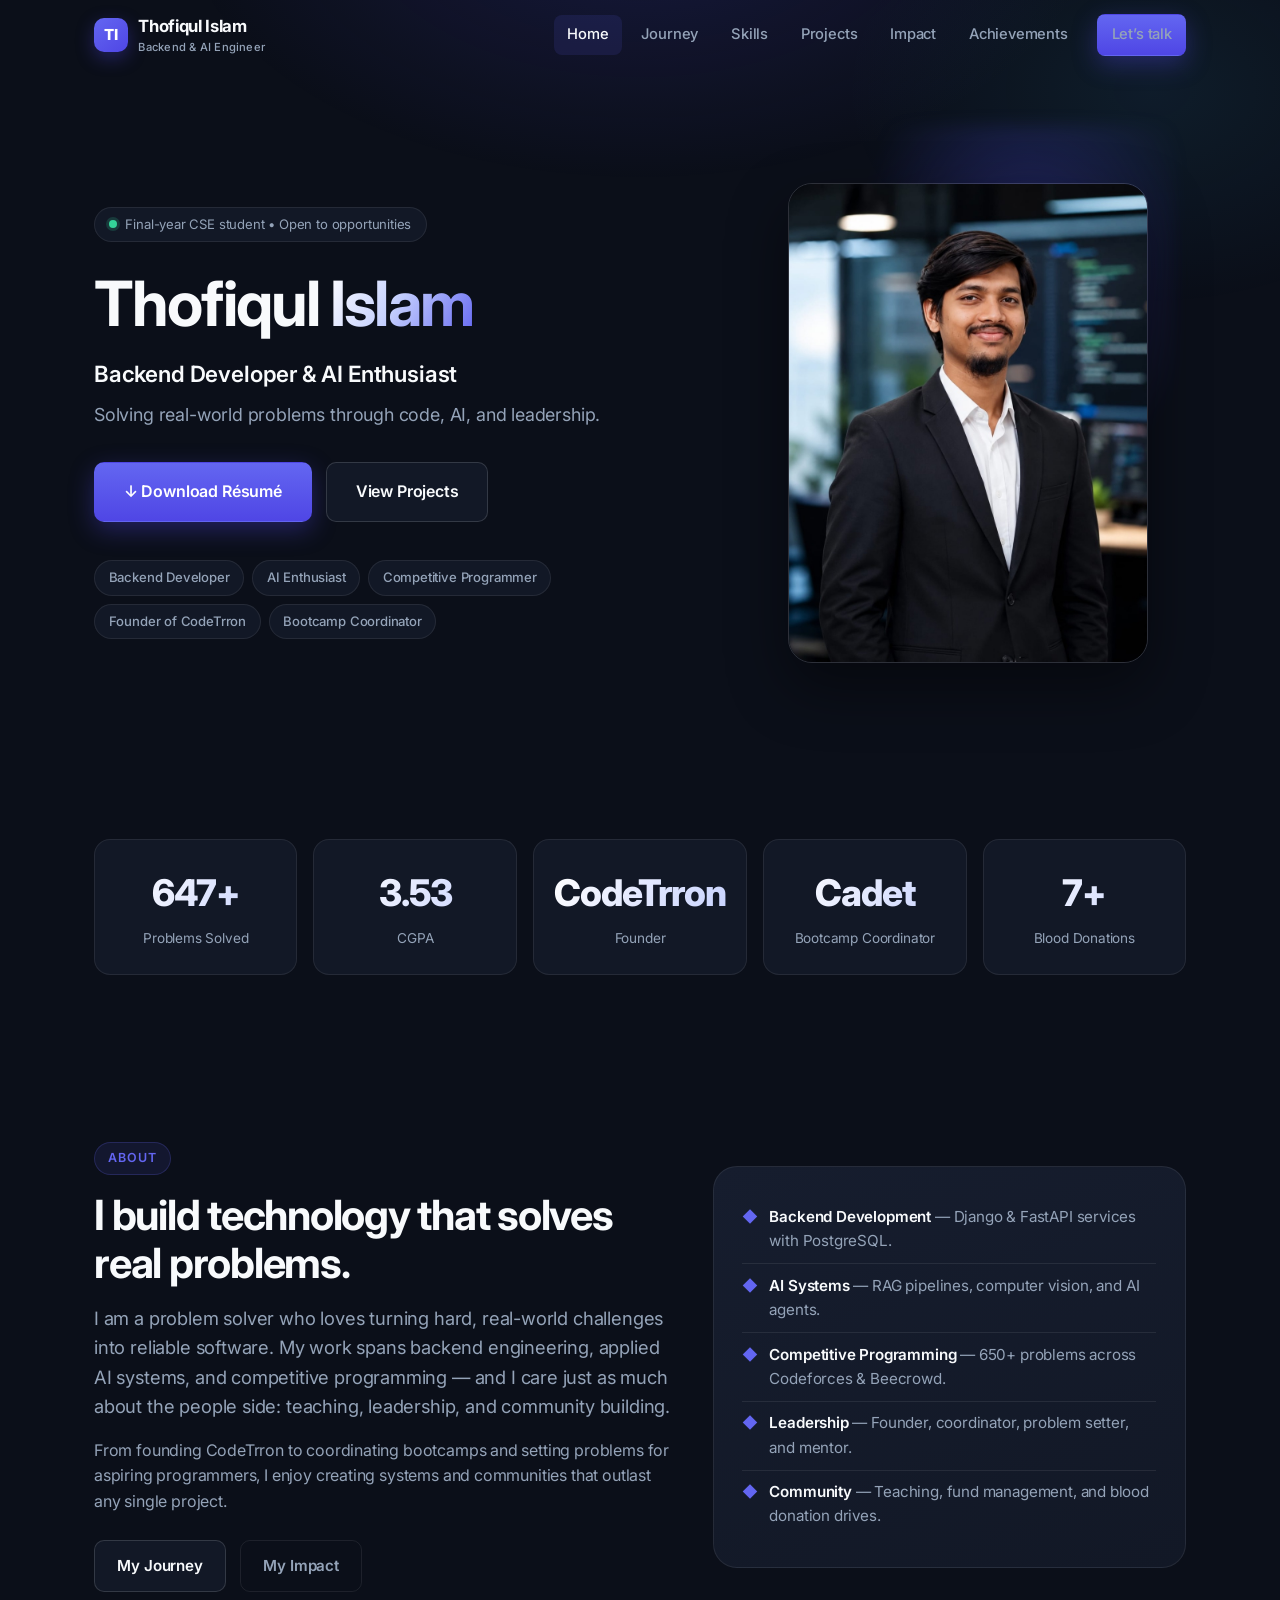
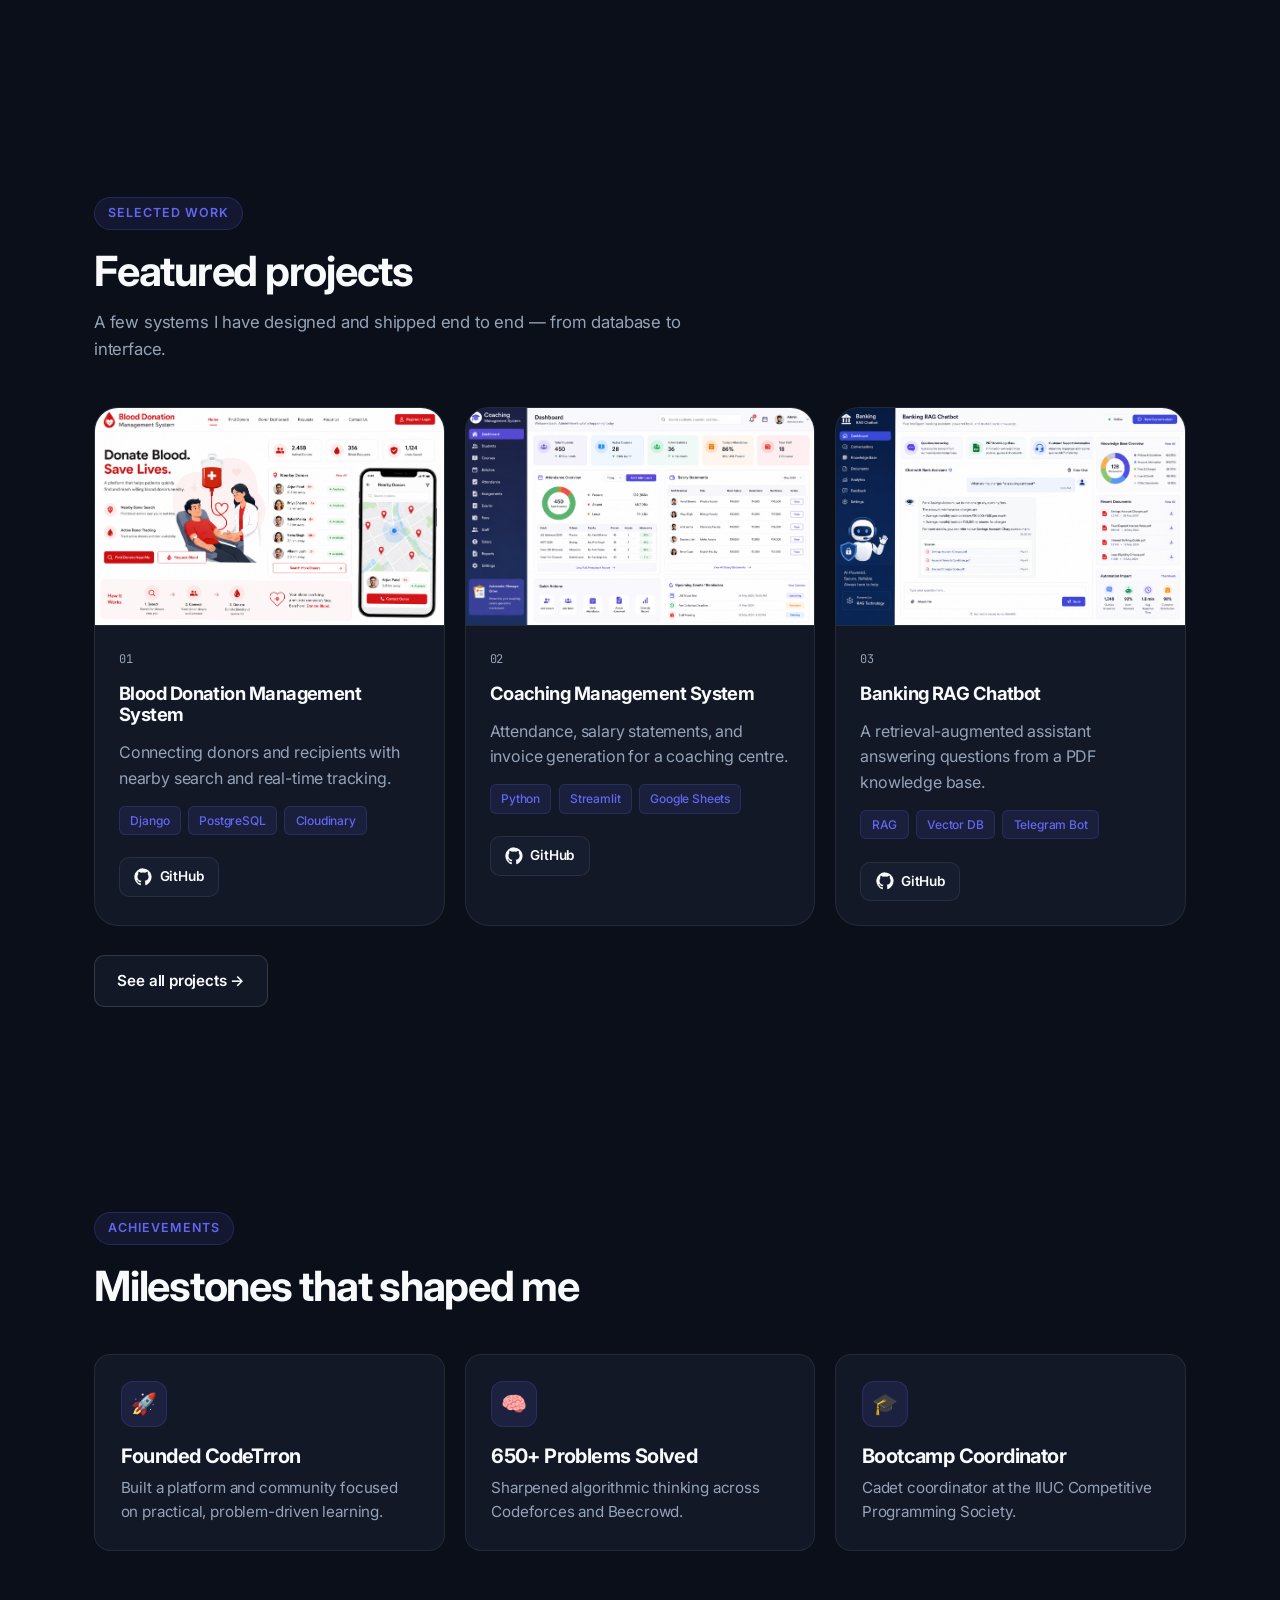
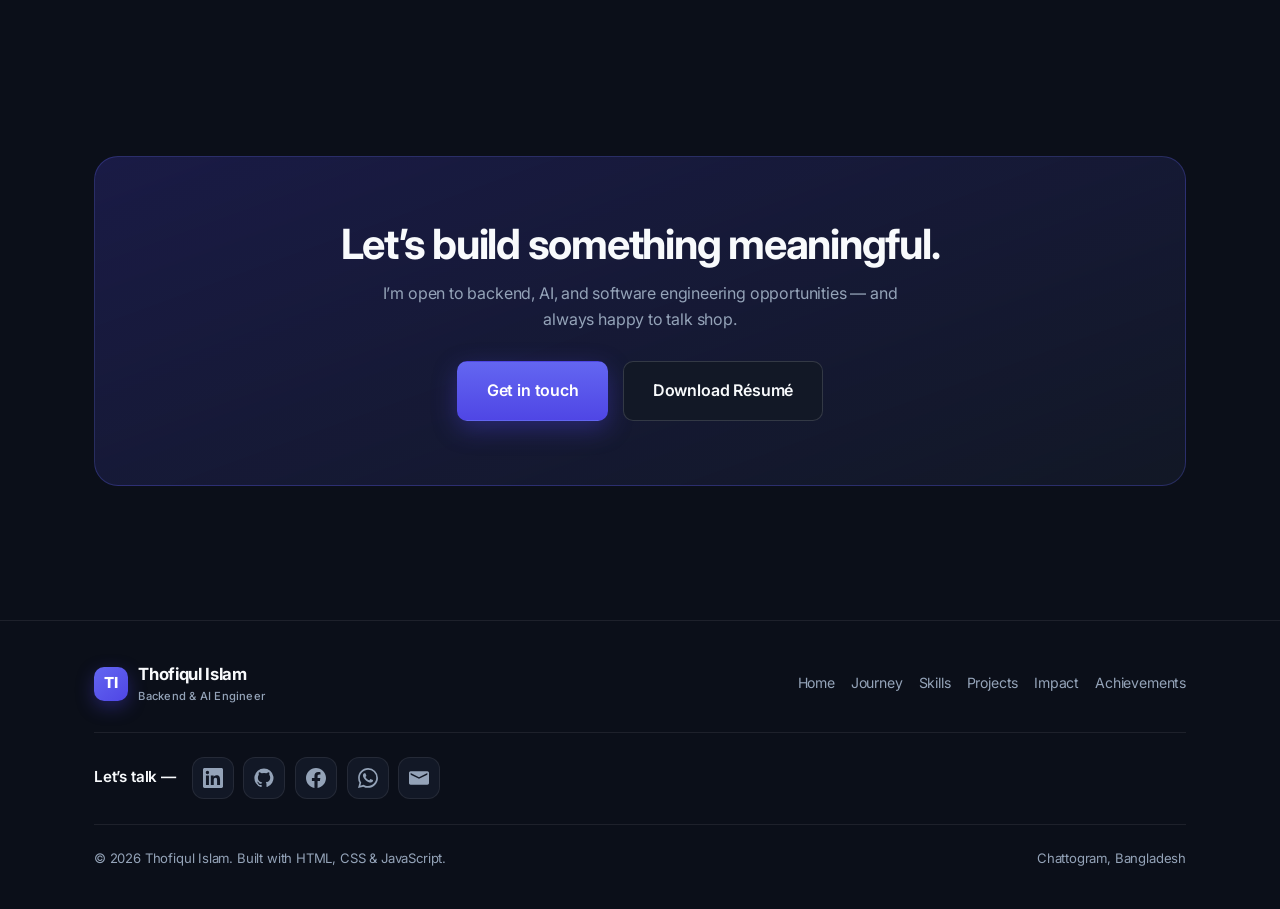
==== index.html @ 8d77456c "first commit" ====
<!DOCTYPE html>
<html lang="en">
<head>
	<meta charset="UTF-8" />
	<meta name="viewport" content="width=device-width, initial-scale=1.0" />
	<title>Thofiqul Islam — Backend Developer & AI Enthusiast</title>
	<meta name="description" content="Thofiqul Islam — Backend Developer, AI Enthusiast, Competitive Programmer and Founder of CodeTrron. Solving real-world problems through code, AI, and leadership." />
	<meta name="author" content="Thofiqul Islam" />
	<meta name="theme-color" content="#0B0F19" />
	<!-- Open Graph / social -->
	<meta property="og:type" content="website" />
	<meta property="og:title" content="Thofiqul Islam — Backend Developer & AI Enthusiast" />
	<meta property="og:description" content="Solving real-world problems through code, AI, and leadership." />
	<link rel="icon" href="data:image/svg+xml,<svg xmlns='http://www.w3.org/2000/svg' viewBox='0 0 100 100'><rect width='100' height='100' rx='22' fill='%234F46E5'/><text x='50' y='68' font-size='54' font-family='Arial' font-weight='bold' fill='white' text-anchor='middle'>TI</text></svg>" />
	<link rel="preconnect" href="https://fonts.googleapis.com" />
	<link rel="preconnect" href="https://fonts.gstatic.com" crossorigin />
	<link href="https://fonts.googleapis.com/css2?family=Inter:wght@400;500;600;700;800&family=JetBrains+Mono:wght@500;600&display=swap" rel="stylesheet" />
	<link rel="stylesheet" href="assets/css/style.css" />
</head>
<body>
	<a class="skip-link" href="#main">Skip to content</a>

	<!-- ============ Header / Navbar (reused on every page) ============ -->
	<header class="site-header">
		<nav class="nav container" aria-label="Primary navigation">
			<a class="brand" href="index.html" aria-label="Thofiqul Islam — home">
				<span class="brand-mark">TI</span>
				<span>Thofiqul Islam<small>Backend & AI Engineer</small></span>
			</a>
			<button class="nav-toggle" aria-label="Toggle navigation menu" aria-controls="nav-links" aria-expanded="false">
				<span></span><span></span><span></span>
			</button>
			<div class="nav-links" id="nav-links">
				<a href="index.html">Home</a>
				<a href="journey.html">Journey</a>
				<a href="skills.html">Skills</a>
				<a href="projects.html">Projects</a>
				<a href="impact.html">Impact</a>
				<a href="achievements.html">Achievements</a>
				<!-- <a href="blog.html">Blog</a> -->
				<span class="nav-cta"><a class="btn btn-primary" href="#contact">Let’s talk</a></span>
			</div>
		</nav>
	</header>

	<main id="main">
		<!-- ===================== Hero ===================== -->
		<section class="hero container">
			<div class="hero-grid">
				<div class="hero-content">
					<span class="hero-status reveal"><span class="dot"></span> Final-year CSE student • Open to opportunities</span>
					<h1 class="reveal" data-delay="1">Thofiqul <span class="text-gradient">Islam</span></h1>
					<p class="hero-title reveal" data-delay="1">Backend Developer & AI Enthusiast</p>
					<p class="hero-tagline reveal" data-delay="2">Solving real-world problems through code, AI, and leadership.</p>
					<div class="btn-row reveal" data-delay="3">
						<a class="btn btn-primary btn-lg" href="assets/resume/Thofiqul-Islam-Resume.pdf" download>↓ Download Résumé</a>
						<a class="btn btn-secondary btn-lg" href="projects.html">View Projects</a>
					</div>
					<div class="hero-roles reveal" data-delay="4">
						<span class="chip">Backend Developer</span>
						<span class="chip">AI Enthusiast</span>
						<span class="chip">Competitive Programmer</span>
						<span class="chip">Founder of CodeTrron</span>
						<span class="chip">Bootcamp Coordinator</span>
					</div>
				</div>
				<div class="hero-photo reveal" data-delay="2">
					<img src="assets/img/thofiqul.jpg" alt="Portrait of Thofiqul Islam" />
				</div>
			</div>
		</section>

		<!-- ===================== Statistics ===================== -->
		<section class="section-sm container">
			<div class="stat-grid">
				<div class="stat reveal">
					<div class="stat-value"><span data-count="650" data-suffix="+">650+</span></div>
					<div class="stat-label">Problems Solved</div>
				</div>
				<div class="stat reveal" data-delay="1">
					<div class="stat-value"><span data-count="3.55" data-decimals="2">3.55</span></div>
					<div class="stat-label">CGPA</div>
				</div>
				<div class="stat reveal" data-delay="2">
					<div class="stat-value">CodeTrron</div>
					<div class="stat-label">Founder</div>
				</div>
				<div class="stat reveal" data-delay="3">
					<div class="stat-value">Cadet</div>
					<div class="stat-label">Bootcamp Coordinator</div>
				</div>
				<div class="stat reveal" data-delay="4">
					<div class="stat-value"><span data-count="7" data-suffix="+">7+</span></div>
					<div class="stat-label">Blood Donations</div>
				</div>
			</div>
		</section>

		<!-- ===================== About ===================== -->
		<section class="section container">
			<div class="split">
				<div class="reveal">
					<span class="eyebrow">About</span>
					<h2>I build technology that solves real problems.</h2>
					<p class="lead" style="margin-top:1rem">I am a problem solver who loves turning hard, real-world challenges into reliable software. My work spans backend engineering, applied AI systems, and competitive programming — and I care just as much about the people side: teaching, leadership, and community building.</p>
					<p style="margin-top:1rem">From founding CodeTrron to coordinating bootcamps and setting problems for aspiring programmers, I enjoy creating systems and communities that outlast any single project.</p>
					<div class="btn-row" style="margin-top:1.6rem">
						<a class="btn btn-secondary" href="journey.html">My Journey</a>
						<a class="btn btn-ghost" href="impact.html">My Impact</a>
					</div>
				</div>
				<div class="panel reveal" data-delay="2">
					<ul>
						<li><span class="check">◆</span><span><b>Backend Development</b> — Django & FastAPI services with PostgreSQL.</span></li>
						<li><span class="check">◆</span><span><b>AI Systems</b> — RAG pipelines, computer vision, and AI agents.</span></li>
						<li><span class="check">◆</span><span><b>Competitive Programming</b> — 650+ problems across Codeforces & Beecrowd.</span></li>
						<li><span class="check">◆</span><span><b>Leadership</b> — Founder, coordinator, problem setter, and mentor.</span></li>
						<li><span class="check">◆</span><span><b>Community</b> — Teaching, fund management, and blood donation drives.</span></li>
					</ul>
				</div>
			</div>
		</section>

		<!-- ===================== Featured Projects ===================== -->
		<section class="section container">
			<div class="section-head">
				<span class="eyebrow">Selected Work</span>
				<h2>Featured projects</h2>
				<p>A few systems I have designed and shipped end to end — from database to interface.</p>
			</div>
			<div class="grid grid-3">
				<article class="project-card reveal">
					<div class="project-cover">
						<!-- TODO: replace with your own screenshot (recommended 800×500, 16:10) -->
						<img src="assets/img/blood.png" alt="Blood Donation Management System screenshot" width="800" height="500" loading="lazy" />
					</div>
					<div class="project-body">
						<span class="project-index">01</span>
						<h3>Blood Donation Management System</h3>
						<p>Connecting donors and recipients with nearby search and real-time tracking.</p>
						<div class="tag-row"><span class="tag">Django</span><span class="tag">PostgreSQL</span><span class="tag">Cloudinary</span></div>
						<div class="project-actions">
							<!-- TODO: replace # with your GitHub repository URL -->
							<a class="gh-link" href="https://github.com/ThohidC223075/blood-donation-system/tree/master" target="_blank" rel="noopener" aria-label="Blood Donation Management System on GitHub"><svg viewBox='0 0 24 24' aria-hidden='true'><path d='M12 .5A11.5 11.5 0 0 0 8.36 22.92c.58.1.79-.25.79-.56v-2c-3.2.7-3.88-1.54-3.88-1.54-.53-1.33-1.29-1.69-1.29-1.69-1.05-.72.08-.7.08-.7 1.16.08 1.77 1.19 1.77 1.19 1.03 1.77 2.7 1.26 3.36.96.1-.75.4-1.26.73-1.55-2.55-.29-5.24-1.28-5.24-5.7 0-1.26.45-2.29 1.19-3.1-.12-.29-.52-1.46.11-3.05 0 0 .97-.31 3.18 1.18a11 11 0 0 1 5.8 0c2.2-1.49 3.17-1.18 3.17-1.18.63 1.59.24 2.76.12 3.05.74.81 1.18 1.84 1.18 3.1 0 4.43-2.69 5.4-5.25 5.69.41.35.78 1.05.78 2.12v3.14c0 .31.2.67.8.56A11.5 11.5 0 0 0 12 .5z'/></svg> GitHub</a>
						</div>
					</div>
				</article>
				<article class="project-card reveal" data-delay="1">
					<div class="project-cover">
						<!-- TODO: replace with your own screenshot (recommended 800×500, 16:10) -->
						<img src="assets/img/coaching.png" alt="Coaching Management System screenshot" width="800" height="500" loading="lazy" />
					</div>
					<div class="project-body">
						<span class="project-index">02</span>
						<h3>Coaching Management System</h3>
						<p>Attendance, salary statements, and invoice generation for a coaching centre.</p>
						<div class="tag-row"><span class="tag">Python</span><span class="tag">Streamlit</span><span class="tag">Google Sheets</span></div>
						<div class="project-actions">
							<!-- TODO: replace # with your GitHub repository URL -->
							<a class="gh-link" href="https://github.com/ThohidC223075/Coaching-Management-System-for-Pragya" target="_blank" rel="noopener" aria-label="Coaching Management System on GitHub"><svg viewBox='0 0 24 24' aria-hidden='true'><path d='M12 .5A11.5 11.5 0 0 0 8.36 22.92c.58.1.79-.25.79-.56v-2c-3.2.7-3.88-1.54-3.88-1.54-.53-1.33-1.29-1.69-1.29-1.69-1.05-.72.08-.7.08-.7 1.16.08 1.77 1.19 1.77 1.19 1.03 1.77 2.7 1.26 3.36.96.1-.75.4-1.26.73-1.55-2.55-.29-5.24-1.28-5.24-5.7 0-1.26.45-2.29 1.19-3.1-.12-.29-.52-1.46.11-3.05 0 0 .97-.31 3.18 1.18a11 11 0 0 1 5.8 0c2.2-1.49 3.17-1.18 3.17-1.18.63 1.59.24 2.76.12 3.05.74.81 1.18 1.84 1.18 3.1 0 4.43-2.69 5.4-5.25 5.69.41.35.78 1.05.78 2.12v3.14c0 .31.2.67.8.56A11.5 11.5 0 0 0 12 .5z'/></svg> GitHub</a>
						</div>
					</div>
				</article>
				<article class="project-card reveal" data-delay="2">
					<div class="project-cover">
						<!-- TODO: replace with your own screenshot (recommended 800×500, 16:10) -->
						<img src="assets/img/banking.png" alt="Banking RAG Chatbot screenshot" width="800" height="500" loading="lazy" />
					</div>
					<div class="project-body">
						<span class="project-index">03</span>
						<h3>Banking RAG Chatbot</h3>
						<p>A retrieval-augmented assistant answering questions from a PDF knowledge base.</p>
						<div class="tag-row"><span class="tag">RAG</span><span class="tag">Vector DB</span><span class="tag">Telegram Bot</span></div>
						<div class="project-actions">
							<!-- TODO: replace # with your GitHub repository URL -->
							<a class="gh-link" href="https://github.com/ThohidC223075/Banking_Chatbot" target="_blank" rel="noopener" aria-label="Banking RAG Chatbot on GitHub"><svg viewBox='0 0 24 24' aria-hidden='true'><path d='M12 .5A11.5 11.5 0 0 0 8.36 22.92c.58.1.79-.25.79-.56v-2c-3.2.7-3.88-1.54-3.88-1.54-.53-1.33-1.29-1.69-1.29-1.69-1.05-.72.08-.7.08-.7 1.16.08 1.77 1.19 1.77 1.19 1.03 1.77 2.7 1.26 3.36.96.1-.75.4-1.26.73-1.55-2.55-.29-5.24-1.28-5.24-5.7 0-1.26.45-2.29 1.19-3.1-.12-.29-.52-1.46.11-3.05 0 0 .97-.31 3.18 1.18a11 11 0 0 1 5.8 0c2.2-1.49 3.17-1.18 3.17-1.18.63 1.59.24 2.76.12 3.05.74.81 1.18 1.84 1.18 3.1 0 4.43-2.69 5.4-5.25 5.69.41.35.78 1.05.78 2.12v3.14c0 .31.2.67.8.56A11.5 11.5 0 0 0 12 .5z'/></svg> GitHub</a>
						</div>
					</div>
				</article>
			</div>
			<div class="btn-row" style="margin-top:1.8rem">
				<a class="btn btn-secondary" href="projects.html">See all projects →</a>
			</div>
		</section>

		<!-- ===================== Featured Achievements ===================== -->
		<section class="section container">
			<div class="section-head">
				<span class="eyebrow">Achievements</span>
				<h2>Milestones that shaped me</h2>
			</div>
			<div class="grid grid-3">
				<div class="card reveal">
					<div class="card-icon">🚀</div>
					<h3>Founded CodeTrron</h3>
					<p>Built a platform and community focused on practical, problem-driven learning.</p>
				</div>
				<div class="card reveal" data-delay="1">
					<div class="card-icon">🧠</div>
					<h3>650+ Problems Solved</h3>
					<p>Sharpened algorithmic thinking across Codeforces and Beecrowd.</p>
				</div>
				<div class="card reveal" data-delay="2">
					<div class="card-icon">🎓</div>
					<h3>Bootcamp Coordinator</h3>
					<p>Cadet coordinator at the IIUC Competitive Programming Society.</p>
				</div>
			</div>
		</section>

		<!-- ===================== CTA ===================== -->
		<section class="section container">
			<div class="cta reveal">
				<h2>Let’s build something meaningful.</h2>
				<p>I’m open to backend, AI, and software engineering opportunities — and always happy to talk shop.</p>
				<div class="btn-row">
					<a class="btn btn-primary btn-lg" href="#contact">Get in touch</a>
					<a class="btn btn-secondary btn-lg" href="assets/resume/Thofiqul-Islam-Resume.pdf" download>Download Résumé</a>
				</div>
			</div>
		</section>
	</main>

	<!-- ============ Footer (reused on every page) ============ -->
	<footer class="site-footer" id="contact">
		<div class="container">
			<div class="footer-grid">
				<a class="brand" href="index.html">
					<span class="brand-mark">TI</span>
					<span>Thofiqul Islam<small>Backend & AI Engineer</small></span>
				</a>
				<nav class="footer-nav" aria-label="Footer navigation">
					<a href="index.html">Home</a>
					<a href="journey.html">Journey</a>
					<a href="skills.html">Skills</a>
					<a href="projects.html">Projects</a>
					<a href="impact.html">Impact</a>
					<a href="achievements.html">Achievements</a>
					<!-- a href="blog.html">Blog</a> -->
				</nav>
			</div>
			<div class="footer-connect">
				<span class="footer-connect-label">Let’s talk —</span>
				<div class="social-row">
					<a class="social-link" href="https://www.linkedin.com/in/thofiqul-islam" target="_blank" rel="noopener" aria-label="LinkedIn" title="LinkedIn"><svg viewBox="0 0 24 24" aria-hidden="true"><path d="M20.45 20.45h-3.56v-5.57c0-1.33-.02-3.04-1.85-3.04-1.85 0-2.13 1.45-2.13 2.94v5.67H9.35V9h3.41v1.56h.05c.48-.9 1.64-1.85 3.37-1.85 3.6 0 4.27 2.37 4.27 5.46v6.28zM5.34 7.43a2.06 2.06 0 1 1 0-4.13 2.06 2.06 0 0 1 0 4.13zM7.12 20.45H3.56V9h3.56v11.45zM22.22 0H1.77C.79 0 0 .77 0 1.73v20.54C0 23.23.79 24 1.77 24h20.45c.98 0 1.78-.77 1.78-1.73V1.73C24 .77 23.2 0 22.22 0z"/></svg></a>
					<a class="social-link" href="https://github.com/ThohidC223075?tab=repositories" target="_blank" rel="noopener" aria-label="GitHub" title="GitHub"><svg viewBox="0 0 24 24" aria-hidden="true"><path d="M12 .5A11.5 11.5 0 0 0 8.36 22.92c.58.1.79-.25.79-.56v-2c-3.2.7-3.88-1.54-3.88-1.54-.53-1.33-1.29-1.69-1.29-1.69-1.05-.72.08-.7.08-.7 1.16.08 1.77 1.19 1.77 1.19 1.03 1.77 2.7 1.26 3.36.96.1-.75.4-1.26.73-1.55-2.55-.29-5.24-1.28-5.24-5.7 0-1.26.45-2.29 1.19-3.1-.12-.29-.52-1.46.11-3.05 0 0 .97-.31 3.18 1.18a11 11 0 0 1 5.8 0c2.2-1.49 3.17-1.18 3.17-1.18.63 1.59.24 2.76.12 3.05.74.81 1.18 1.84 1.18 3.1 0 4.43-2.69 5.4-5.25 5.69.41.35.78 1.05.78 2.12v3.14c0 .31.2.67.8.56A11.5 11.5 0 0 0 12 .5z"/></svg></a>
					<a class="social-link" href="https://www.facebook.com/share/1EP9Xm6pAC/" target="_blank" rel="noopener" aria-label="Facebook" title="Facebook"><svg viewBox="0 0 24 24" aria-hidden="true"><path d="M24 12.07C24 5.4 18.63 0 12 0S0 5.4 0 12.07c0 6.02 4.39 11.01 10.13 11.93v-8.44H7.08v-3.49h3.05V9.41c0-3.02 1.79-4.69 4.53-4.69 1.31 0 2.69.24 2.69.24v2.97h-1.51c-1.49 0-1.96.93-1.96 1.89v2.25h3.33l-.53 3.49h-2.8V24C19.61 23.08 24 18.09 24 12.07z"/></svg></a>
					<a class="social-link" href="https://wa.me/8801521537809" target="_blank" rel="noopener" aria-label="WhatsApp" title="WhatsApp: 01521537809"><svg viewBox="0 0 24 24" aria-hidden="true"><path d="M.06 24l1.69-6.16a11.87 11.87 0 0 1-1.59-5.95C.16 5.34 5.5 0 12.06 0a11.82 11.82 0 0 1 8.41 3.49 11.82 11.82 0 0 1 3.48 8.42c0 6.56-5.34 11.9-11.9 11.9a11.9 11.9 0 0 1-5.69-1.45L.06 24zM6.6 20.13c1.68 1 3.28 1.59 5.4 1.59 5.45 0 9.89-4.43 9.89-9.88a9.83 9.83 0 0 0-2.9-7A9.82 9.82 0 0 0 12.06 2c-5.46 0-9.9 4.43-9.9 9.88 0 2.23.65 3.9 1.74 5.64l-1 3.66 3.7-1.05zm11.39-5.55c-.07-.12-.27-.2-.57-.35-.3-.15-1.76-.87-2.03-.97-.27-.1-.47-.15-.67.15-.2.3-.77.97-.94 1.17-.17.2-.35.22-.65.07-.3-.15-1.26-.46-2.4-1.48-.89-.79-1.49-1.77-1.66-2.07-.17-.3-.02-.46.13-.61.13-.13.3-.35.45-.52.15-.17.2-.3.3-.5.1-.2.05-.37-.02-.52-.07-.15-.67-1.62-.92-2.22-.24-.58-.49-.5-.67-.51-.17-.01-.37-.01-.57-.01-.2 0-.52.07-.8.37-.27.3-1.04 1.02-1.04 2.49 0 1.47 1.07 2.89 1.22 3.09.15.2 2.1 3.2 5.08 4.49.71.31 1.26.49 1.69.62.71.23 1.36.2 1.87.12.57-.09 1.76-.72 2.01-1.42.25-.7.25-1.29.17-1.42z"/></svg></a>
					<a class="social-link" href="mailto:mdthohidulislam378@gmail.com" aria-label="Email" title="mdthohidulislam378@gmail.com"><svg viewBox="0 0 24 24" aria-hidden="true"><path d="M22 4H2C.9 4 0 4.9 0 6v12c0 1.1.9 2 2 2h20c1.1 0 2-.9 2-2V6c0-1.1-.9-2-2-2zm0 4-10 5L2 8V6l10 5 10-5v2z"/></svg></a>
				</div>
			</div>
			<div class="footer-bottom">
				<span>© <span id="year">2025</span> Thofiqul Islam. Built with HTML, CSS & JavaScript.</span>
				<span>Chattogram, Bangladesh</span>
			</div>
		</div>
	</footer>

	<script src="assets/js/main.js" defer></script>
</body>
</html>
---- assets/css/style.css ----
/* =============================================================
   Thofiqul Islam — Portfolio
   Global Design System
   Author: Thofiqul Islam
   Stack: HTML5 + CSS3 + Vanilla JavaScript (no frameworks)
   Inspiration: Linear, Stripe, Vercel, Notion, Raycast
   ============================================================= */

/* -------------------------------------------------------------
   1. Design Tokens
   ------------------------------------------------------------- */
:root {
	/* Core color system */
	--bg: #0b0f19;
	--surface: #121826;
	--surface-2: #161d2e;
	--primary: #4f46e5;
	--primary-soft: #6366f1;
	--primary-glow: rgba(79, 70, 229, 0.35);
	--text: #f8fafc;
	--muted: #94a3b8;
	--border: rgba(255, 255, 255, 0.08);
	--border-strong: rgba(255, 255, 255, 0.14);

	/* Accents (used sparingly for category tags) */
	--accent-emerald: #34d399;
	--accent-amber: #fbbf24;
	--accent-rose: #fb7185;
	--accent-sky: #38bdf8;

	/* Typography */
	--font-sans: "Inter", -apple-system, BlinkMacSystemFont, "Segoe UI", Roboto,
		Helvetica, Arial, sans-serif;
	--font-mono: "JetBrains Mono", "SFMono-Regular", Consolas, monospace;

	/* Spacing & layout */
	--container: 1140px;
	--radius-sm: 10px;
	--radius: 16px;
	--radius-lg: 24px;

	/* Shadows */
	--shadow-sm: 0 1px 2px rgba(0, 0, 0, 0.3);
	--shadow: 0 10px 30px rgba(0, 0, 0, 0.35);
	--shadow-lg: 0 24px 60px rgba(0, 0, 0, 0.45);

	/* Motion */
	--ease: cubic-bezier(0.22, 1, 0.36, 1);
	--dur: 0.5s;
}

/* -------------------------------------------------------------
   2. Reset & Base
   ------------------------------------------------------------- */
*,
*::before,
*::after {
	box-sizing: border-box;
	margin: 0;
	padding: 0;
}

html {
	scroll-behavior: smooth;
	-webkit-text-size-adjust: 100%;
}

body {
	font-family: var(--font-sans);
	background-color: var(--bg);
	color: var(--text);
	line-height: 1.6;
	font-size: 16px;
	-webkit-font-smoothing: antialiased;
	-moz-osx-font-smoothing: grayscale;
	overflow-x: hidden;
	letter-spacing: -0.011em;
}

/* Ambient background glow — subtle, premium */
body::before {
	content: "";
	position: fixed;
	inset: 0;
	z-index: -2;
	background:
		radial-gradient(60% 50% at 50% -10%, rgba(79, 70, 229, 0.18), transparent 60%),
		radial-gradient(40% 40% at 90% 10%, rgba(56, 189, 248, 0.08), transparent 60%);
	pointer-events: none;
}

img {
	max-width: 100%;
	display: block;
}

a {
	color: inherit;
	text-decoration: none;
}

ul {
	list-style: none;
}

h1,
h2,
h3,
h4 {
	line-height: 1.15;
	letter-spacing: -0.03em;
	font-weight: 700;
}

h1 {
	font-size: clamp(2.4rem, 5vw, 3.9rem);
}
h2 {
	font-size: clamp(1.8rem, 3.4vw, 2.6rem);
}
h3 {
	font-size: 1.25rem;
}

p {
	color: var(--muted);
}

:focus-visible {
	outline: 2px solid var(--primary-soft);
	outline-offset: 3px;
	border-radius: 4px;
}

/* Accessibility: respect reduced motion */
@media (prefers-reduced-motion: reduce) {
	*,
	*::before,
	*::after {
		animation-duration: 0.001ms !important;
		animation-iteration-count: 1 !important;
		transition-duration: 0.001ms !important;
		scroll-behavior: auto !important;
	}
}

.skip-link {
	position: absolute;
	left: -999px;
	top: 0;
	background: var(--primary);
	color: #fff;
	padding: 0.6rem 1rem;
	border-radius: 0 0 var(--radius-sm) 0;
	z-index: 1000;
}
.skip-link:focus {
	left: 0;
}

/* -------------------------------------------------------------
   3. Layout helpers
   ------------------------------------------------------------- */
.container {
	width: 100%;
	max-width: var(--container);
	margin-inline: auto;
	padding-inline: 1.5rem;
}

.section {
	padding-block: clamp(3.5rem, 8vw, 6.5rem);
}

.section-sm {
	padding-block: clamp(2.5rem, 5vw, 4rem);
}

.section-head {
	max-width: 640px;
	margin-bottom: 2.75rem;
}
.section-head.center {
	margin-inline: auto;
	text-align: center;
}

.eyebrow {
	display: inline-flex;
	align-items: center;
	gap: 0.5rem;
	font-size: 0.78rem;
	font-weight: 600;
	letter-spacing: 0.08em;
	text-transform: uppercase;
	color: var(--primary-soft);
	background: rgba(99, 102, 241, 0.1);
	border: 1px solid rgba(99, 102, 241, 0.22);
	padding: 0.35rem 0.8rem;
	border-radius: 999px;
	margin-bottom: 1.1rem;
}

.section-head p {
	margin-top: 0.85rem;
	font-size: 1.05rem;
}

.lead {
	font-size: 1.15rem;
	color: var(--muted);
}

.text-gradient {
	background: linear-gradient(120deg, #fff 0%, #c7d2fe 45%, var(--primary-soft) 100%);
	-webkit-background-clip: text;
	background-clip: text;
	-webkit-text-fill-color: transparent;
	color: transparent;
}

/* -------------------------------------------------------------
   4. Buttons
   ------------------------------------------------------------- */
.btn {
	display: inline-flex;
	align-items: center;
	justify-content: center;
	gap: 0.55rem;
	font-size: 0.95rem;
	font-weight: 600;
	padding: 0.8rem 1.4rem;
	border-radius: var(--radius-sm);
	border: 1px solid transparent;
	cursor: pointer;
	transition: transform 0.25s var(--ease), background 0.25s var(--ease),
		box-shadow 0.25s var(--ease), border-color 0.25s var(--ease);
	will-change: transform;
}
.btn:active {
	transform: translateY(1px);
}

.btn-primary {
	background: linear-gradient(180deg, var(--primary-soft), var(--primary));
	color: #fff;
	box-shadow: 0 8px 24px var(--primary-glow);
}
.btn-primary:hover {
	transform: translateY(-2px);
	box-shadow: 0 12px 32px var(--primary-glow);
}

.btn-secondary {
	background: var(--surface);
	color: var(--text);
	border-color: var(--border-strong);
}
.btn-secondary:hover {
	background: var(--surface-2);
	border-color: var(--primary-soft);
	transform: translateY(-2px);
}

.btn-ghost {
	background: transparent;
	color: var(--muted);
	border-color: var(--border);
}
.btn-ghost:hover {
	color: var(--text);
	border-color: var(--border-strong);
}

.btn-lg {
	padding: 1rem 1.8rem;
	font-size: 1rem;
}

.btn-row {
	display: flex;
	flex-wrap: wrap;
	gap: 0.9rem;
}

/* -------------------------------------------------------------
   5. Navbar (sticky, responsive, glass)
   ------------------------------------------------------------- */
.site-header {
	position: sticky;
	top: 0;
	z-index: 100;
	transition: background 0.3s var(--ease), border-color 0.3s var(--ease),
		backdrop-filter 0.3s var(--ease);
	border-bottom: 1px solid transparent;
}
.site-header.scrolled {
	background: rgba(11, 15, 25, 0.72);
	backdrop-filter: blur(14px) saturate(160%);
	-webkit-backdrop-filter: blur(14px) saturate(160%);
	border-bottom: 1px solid var(--border);
}

.nav {
	display: flex;
	align-items: center;
	justify-content: space-between;
	height: 70px;
}

.brand {
	display: inline-flex;
	align-items: center;
	gap: 0.65rem;
	font-weight: 700;
	font-size: 1.05rem;
	letter-spacing: -0.02em;
}
.brand-mark {
	width: 34px;
	height: 34px;
	border-radius: 10px;
	display: grid;
	place-items: center;
	font-size: 0.95rem;
	font-weight: 800;
	color: #fff;
	background: linear-gradient(140deg, var(--primary-soft), var(--primary));
	box-shadow: 0 6px 18px var(--primary-glow);
}
.brand small {
	display: block;
	font-size: 0.7rem;
	font-weight: 500;
	color: var(--muted);
	letter-spacing: 0.02em;
}

.nav-links {
	display: flex;
	align-items: center;
	gap: 0.35rem;
}
.nav-links a {
	font-size: 0.92rem;
	font-weight: 500;
	color: var(--muted);
	padding: 0.5rem 0.85rem;
	border-radius: 8px;
	transition: color 0.2s var(--ease), background 0.2s var(--ease);
}
.nav-links a:hover {
	color: var(--text);
	background: rgba(255, 255, 255, 0.04);
}
.nav-links a.active {
	color: var(--text);
	background: rgba(99, 102, 241, 0.12);
}

.nav-cta {
	margin-left: 0.6rem;
}

.nav-toggle {
	display: none;
	flex-direction: column;
	justify-content: center;
	gap: 5px;
	width: 44px;
	height: 44px;
	background: var(--surface);
	border: 1px solid var(--border);
	border-radius: 10px;
	cursor: pointer;
}
.nav-toggle span {
	display: block;
	height: 2px;
	width: 20px;
	margin-inline: auto;
	background: var(--text);
	border-radius: 2px;
	transition: transform 0.3s var(--ease), opacity 0.2s var(--ease);
}
.nav-toggle[aria-expanded="true"] span:nth-child(1) {
	transform: translateY(7px) rotate(45deg);
}
.nav-toggle[aria-expanded="true"] span:nth-child(2) {
	opacity: 0;
}
.nav-toggle[aria-expanded="true"] span:nth-child(3) {
	transform: translateY(-7px) rotate(-45deg);
}

@media (max-width: 860px) {
	.nav-toggle {
		display: flex;
	}
	.nav-links {
		position: fixed;
		inset: 70px 0 auto 0;
		flex-direction: column;
		align-items: stretch;
		gap: 0.25rem;
		padding: 1rem 1.5rem 1.6rem;
		background: rgba(11, 15, 25, 0.96);
		backdrop-filter: blur(16px);
		-webkit-backdrop-filter: blur(16px);
		border-bottom: 1px solid var(--border);
		transform: translateY(-12px);
		opacity: 0;
		visibility: hidden;
		transition: opacity 0.25s var(--ease), transform 0.25s var(--ease),
			visibility 0.25s var(--ease);
	}
	.nav-links.open {
		transform: translateY(0);
		opacity: 1;
		visibility: visible;
	}
	.nav-links a {
		padding: 0.85rem 1rem;
		font-size: 1rem;
	}
	.nav-cta {
		margin: 0.5rem 0 0;
	}
	.nav-cta .btn {
		width: 100%;
	}
}

/* -------------------------------------------------------------
   6. Hero
   ------------------------------------------------------------- */
.hero {
	position: relative;
	padding-block: clamp(4rem, 9vw, 7rem);
	text-align: center;
}
.hero-status {
	display: inline-flex;
	align-items: center;
	gap: 0.5rem;
	font-size: 0.82rem;
	color: var(--muted);
	background: var(--surface);
	border: 1px solid var(--border);
	padding: 0.4rem 0.9rem;
	border-radius: 999px;
	margin-bottom: 1.6rem;
}
.hero-status .dot {
	width: 8px;
	height: 8px;
	border-radius: 50%;
	background: var(--accent-emerald);
	box-shadow: 0 0 0 3px rgba(52, 211, 153, 0.18);
}
.hero h1 {
	margin-bottom: 1rem;
}
.hero-title {
	font-size: clamp(1.05rem, 2.4vw, 1.4rem);
	font-weight: 600;
	color: var(--text);
	margin-bottom: 0.6rem;
}
.hero-tagline {
	max-width: 620px;
	margin: 0 auto 2rem;
	font-size: 1.12rem;
}
.hero .btn-row {
	justify-content: center;
}
.hero-roles {
	display: flex;
	flex-wrap: wrap;
	justify-content: center;
	gap: 0.5rem;
	margin-top: 2.4rem;
}

/* -------------------------------------------------------------
   7. Chips / badges / tags
   ------------------------------------------------------------- */
.chip {
	display: inline-flex;
	align-items: center;
	gap: 0.4rem;
	font-size: 0.82rem;
	font-weight: 500;
	color: var(--muted);
	background: var(--surface);
	border: 1px solid var(--border);
	padding: 0.4rem 0.85rem;
	border-radius: 999px;
}
.tag {
	font-size: 0.75rem;
	font-weight: 500;
	color: var(--primary-soft);
	background: rgba(99, 102, 241, 0.1);
	border: 1px solid rgba(99, 102, 241, 0.2);
	padding: 0.25rem 0.65rem;
	border-radius: 6px;
}
.tag-row {
	display: flex;
	flex-wrap: wrap;
	gap: 0.45rem;
}

/* -------------------------------------------------------------
   8. Cards & grids
   ------------------------------------------------------------- */
.card {
	position: relative;
	background: var(--surface);
	border: 1px solid var(--border);
	border-radius: var(--radius);
	padding: 1.6rem;
	transition: transform 0.35s var(--ease), border-color 0.35s var(--ease),
		box-shadow 0.35s var(--ease);
}
.card:hover {
	transform: translateY(-4px);
	border-color: var(--border-strong);
	box-shadow: var(--shadow);
}
.card-icon {
	width: 46px;
	height: 46px;
	border-radius: 12px;
	display: grid;
	place-items: center;
	font-size: 1.3rem;
	background: rgba(99, 102, 241, 0.12);
	border: 1px solid rgba(99, 102, 241, 0.2);
	margin-bottom: 1.1rem;
}
.card h3 {
	margin-bottom: 0.5rem;
}
.card p {
	font-size: 0.95rem;
}

.grid {
	display: grid;
	gap: 1.25rem;
}
.grid-2 {
	grid-template-columns: repeat(2, 1fr);
}
.grid-3 {
	grid-template-columns: repeat(3, 1fr);
}
.grid-4 {
	grid-template-columns: repeat(4, 1fr);
}
@media (max-width: 900px) {
	.grid-3,
	.grid-4 {
		grid-template-columns: repeat(2, 1fr);
	}
}
@media (max-width: 600px) {
	.grid-2,
	.grid-3,
	.grid-4 {
		grid-template-columns: 1fr;
	}
}

/* -------------------------------------------------------------
   9. Stats
   ------------------------------------------------------------- */
.stat-grid {
	display: grid;
	grid-template-columns: repeat(5, 1fr);
	gap: 1rem;
}
.stat {
	background: var(--surface);
	border: 1px solid var(--border);
	border-radius: var(--radius);
	padding: 1.5rem 1.25rem;
	text-align: center;
}
.stat-value {
	font-size: clamp(1.8rem, 3vw, 2.3rem);
	font-weight: 800;
	letter-spacing: -0.03em;
	background: linear-gradient(120deg, #fff, #c7d2fe);
	-webkit-background-clip: text;
	background-clip: text;
	-webkit-text-fill-color: transparent;
}
.stat-label {
	margin-top: 0.35rem;
	font-size: 0.85rem;
	color: var(--muted);
}
@media (max-width: 900px) {
	.stat-grid {
		grid-template-columns: repeat(2, 1fr);
	}
}
@media (max-width: 460px) {
	.stat-grid {
		grid-template-columns: 1fr;
	}
}

/* -------------------------------------------------------------
   10. Split / about layout
   ------------------------------------------------------------- */
.split {
	display: grid;
	grid-template-columns: 1.1fr 0.9fr;
	gap: 2.5rem;
	align-items: center;
}
@media (max-width: 880px) {
	.split {
		grid-template-columns: 1fr;
		gap: 1.5rem;
	}
}
.panel {
	background: linear-gradient(160deg, var(--surface-2), var(--surface));
	border: 1px solid var(--border);
	border-radius: var(--radius-lg);
	padding: 1.8rem;
}
.panel ul li {
	display: flex;
	gap: 0.7rem;
	padding: 0.6rem 0;
	border-bottom: 1px solid var(--border);
	font-size: 0.95rem;
	color: var(--muted);
}
.panel ul li:last-child {
	border-bottom: none;
}
.panel ul li b {
	color: var(--text);
	font-weight: 600;
}
.check {
	color: var(--primary-soft);
	flex: none;
}

/* -------------------------------------------------------------
   11. Timeline (Journey)
   ------------------------------------------------------------- */
.timeline {
	position: relative;
	max-width: 820px;
	margin-inline: auto;
	padding-left: 0;
}
.timeline::before {
	content: "";
	position: absolute;
	left: 19px;
	top: 6px;
	bottom: 6px;
	width: 2px;
	background: linear-gradient(
		to bottom,
		transparent,
		var(--border-strong) 8%,
		var(--border-strong) 92%,
		transparent
	);
}
.tl-item {
	position: relative;
	padding: 0 0 2rem 3.5rem;
}
.tl-item:last-child {
	padding-bottom: 0;
}
.tl-dot {
	position: absolute;
	left: 9px;
	top: 4px;
	width: 22px;
	height: 22px;
	border-radius: 50%;
	background: var(--surface);
	border: 2px solid var(--primary);
	display: grid;
	place-items: center;
}
.tl-dot::after {
	content: "";
	width: 8px;
	height: 8px;
	border-radius: 50%;
	background: var(--primary-soft);
}
.tl-card {
	background: var(--surface);
	border: 1px solid var(--border);
	border-radius: var(--radius);
	padding: 1.3rem 1.5rem;
	transition: transform 0.35s var(--ease), border-color 0.35s var(--ease);
}
.tl-card:hover {
	transform: translateX(4px);
	border-color: var(--border-strong);
}
.tl-meta {
	display: flex;
	flex-wrap: wrap;
	align-items: center;
	gap: 0.6rem;
	margin-bottom: 0.5rem;
}
.tl-year {
	font-family: var(--font-mono);
	font-size: 0.78rem;
	color: var(--primary-soft);
	font-weight: 600;
}
.tl-card h3 {
	font-size: 1.1rem;
	margin-bottom: 0.35rem;
}
.tl-card p {
	font-size: 0.93rem;
}
.gpa-badge {
	margin-left: auto;
	font-family: var(--font-mono);
	font-size: 0.8rem;
	font-weight: 700;
	color: var(--accent-emerald);
	background: rgba(52, 211, 153, 0.1);
	border: 1px solid rgba(52, 211, 153, 0.2);
	padding: 0.2rem 0.6rem;
	border-radius: 6px;
}

/* Highlight (story) card variant */
.tl-card.feature {
	background: linear-gradient(160deg, rgba(79, 70, 229, 0.14), var(--surface));
	border-color: rgba(99, 102, 241, 0.28);
}

/* -------------------------------------------------------------
   12. Skills
   ------------------------------------------------------------- */
.skill-group {
	background: var(--surface);
	border: 1px solid var(--border);
	border-radius: var(--radius);
	padding: 1.5rem;
	transition: border-color 0.3s var(--ease), transform 0.3s var(--ease);
}
.skill-group:hover {
	border-color: var(--border-strong);
	transform: translateY(-3px);
}
.skill-group-head {
	display: flex;
	align-items: center;
	gap: 0.7rem;
	margin-bottom: 1.1rem;
}
.skill-group-head .card-icon {
	margin-bottom: 0;
	width: 40px;
	height: 40px;
	font-size: 1.1rem;
}
.skill-group h3 {
	font-size: 1.05rem;
}
.skill-list {
	display: flex;
	flex-wrap: wrap;
	gap: 0.5rem;
}
.skill-pill {
	font-size: 0.85rem;
	font-weight: 500;
	color: var(--text);
	background: var(--surface-2);
	border: 1px solid var(--border);
	padding: 0.45rem 0.85rem;
	border-radius: 8px;
	transition: border-color 0.2s var(--ease), color 0.2s var(--ease);
}
.skill-pill:hover {
	border-color: var(--primary-soft);
	color: var(--primary-soft);
}

/* -------------------------------------------------------------
   13. Projects
   ------------------------------------------------------------- */
.project-card {
	display: flex;
	flex-direction: column;
	background: var(--surface);
	border: 1px solid var(--border);
	border-radius: var(--radius-lg);
	overflow: hidden;
	transition: transform 0.35s var(--ease), border-color 0.35s var(--ease),
		box-shadow 0.35s var(--ease);
}
.project-card:hover {
	transform: translateY(-5px);
	border-color: var(--border-strong);
	box-shadow: var(--shadow-lg);
}
.project-cover {
	height: 160px;
	display: grid;
	place-items: center;
	font-size: 2.4rem;
	background: radial-gradient(
			120% 120% at 20% 0%,
			rgba(99, 102, 241, 0.28),
			transparent 60%
		),
		var(--surface-2);
	border-bottom: 1px solid var(--border);
}
.project-body {
	padding: 1.5rem;
	display: flex;
	flex-direction: column;
	gap: 0.9rem;
	flex: 1;
}
.project-index {
	font-family: var(--font-mono);
	font-size: 0.75rem;
	color: var(--muted);
}
.project-body h3 {
	font-size: 1.15rem;
}
.feature-list li {
	display: flex;
	gap: 0.55rem;
	font-size: 0.9rem;
	color: var(--muted);
	padding: 0.22rem 0;
}
.feature-list li::before {
	content: "\2192";
	color: var(--primary-soft);
}
.project-foot {
	margin-top: auto;
	padding-top: 0.4rem;
}

/* -------------------------------------------------------------
   14. Impact
   ------------------------------------------------------------- */
.impact-card {
	background: var(--surface);
	border: 1px solid var(--border);
	border-radius: var(--radius);
	padding: 1.6rem;
	height: 100%;
	transition: transform 0.35s var(--ease), border-color 0.35s var(--ease);
}
.impact-card:hover {
	transform: translateY(-4px);
	border-color: var(--border-strong);
}
.impact-card .role {
	font-size: 0.8rem;
	color: var(--primary-soft);
	font-weight: 600;
	letter-spacing: 0.04em;
	text-transform: uppercase;
	margin-bottom: 0.4rem;
}
.impact-card h3 {
	margin-bottom: 0.5rem;
}
.impact-card p {
	font-size: 0.93rem;
}

/* -------------------------------------------------------------
   15. Blog
   ------------------------------------------------------------- */
.blog-card {
	display: flex;
	flex-direction: column;
	background: var(--surface);
	border: 1px solid var(--border);
	border-radius: var(--radius-lg);
	overflow: hidden;
	transition: transform 0.35s var(--ease), border-color 0.35s var(--ease),
		box-shadow 0.35s var(--ease);
}
.blog-card:hover {
	transform: translateY(-5px);
	border-color: var(--border-strong);
	box-shadow: var(--shadow);
}
.blog-cover {
	height: 150px;
	display: grid;
	place-items: center;
	font-size: 2.2rem;
	border-bottom: 1px solid var(--border);
}
.blog-cover.c1 {
	background: radial-gradient(120% 120% at 0 0, rgba(99, 102, 241, 0.3), transparent 55%), var(--surface-2);
}
.blog-cover.c2 {
	background: radial-gradient(120% 120% at 100% 0, rgba(56, 189, 248, 0.26), transparent 55%), var(--surface-2);
}
.blog-cover.c3 {
	background: radial-gradient(120% 120% at 0 100%, rgba(52, 211, 153, 0.24), transparent 55%), var(--surface-2);
}
.blog-cover.c4 {
	background: radial-gradient(120% 120% at 100% 100%, rgba(251, 191, 36, 0.22), transparent 55%), var(--surface-2);
}
.blog-cover.c5 {
	background: radial-gradient(120% 120% at 50% 0, rgba(251, 113, 133, 0.22), transparent 55%), var(--surface-2);
}
.blog-body {
	padding: 1.4rem;
	display: flex;
	flex-direction: column;
	gap: 0.7rem;
	flex: 1;
}
.blog-meta {
	display: flex;
	align-items: center;
	gap: 0.6rem;
	font-size: 0.78rem;
	color: var(--muted);
}
.blog-body h3 {
	font-size: 1.08rem;
}
.blog-body p {
	font-size: 0.9rem;
}
.read-more {
	margin-top: auto;
	font-size: 0.85rem;
	font-weight: 600;
	color: var(--primary-soft);
	display: inline-flex;
	align-items: center;
	gap: 0.35rem;
	transition: gap 0.2s var(--ease);
}
.blog-card:hover .read-more {
	gap: 0.6rem;
}

/* -------------------------------------------------------------
   16. Contact
   ------------------------------------------------------------- */
.contact-grid {
	display: grid;
	grid-template-columns: 1fr 1fr;
	gap: 1.25rem;
}
@media (max-width: 820px) {
	.contact-grid {
		grid-template-columns: 1fr;
	}
}
.contact-item {
	display: flex;
	align-items: center;
	gap: 1rem;
	background: var(--surface);
	border: 1px solid var(--border);
	border-radius: var(--radius);
	padding: 1.2rem 1.4rem;
	transition: border-color 0.3s var(--ease), transform 0.3s var(--ease);
}
.contact-item:hover {
	border-color: var(--primary-soft);
	transform: translateY(-3px);
}
.contact-item .card-icon {
	margin-bottom: 0;
}
.contact-item .label {
	font-size: 0.78rem;
	color: var(--muted);
}
.contact-item .value {
	font-weight: 600;
	color: var(--text);
	word-break: break-word;
}

/* Form */
.form {
	display: grid;
	gap: 1rem;
}
.field label {
	display: block;
	font-size: 0.85rem;
	font-weight: 500;
	margin-bottom: 0.4rem;
	color: var(--text);
}
.field input,
.field textarea {
	width: 100%;
	font-family: inherit;
	font-size: 0.95rem;
	color: var(--text);
	background: var(--bg);
	border: 1px solid var(--border);
	border-radius: var(--radius-sm);
	padding: 0.8rem 1rem;
	transition: border-color 0.2s var(--ease), box-shadow 0.2s var(--ease);
}
.field input:focus,
.field textarea:focus {
	outline: none;
	border-color: var(--primary-soft);
	box-shadow: 0 0 0 3px rgba(99, 102, 241, 0.18);
}
.field textarea {
	resize: vertical;
	min-height: 130px;
}
.form-note {
	font-size: 0.85rem;
	color: var(--accent-emerald);
	min-height: 1.2rem;
}

/* -------------------------------------------------------------
   17. CTA banner
   ------------------------------------------------------------- */
.cta {
	position: relative;
	overflow: hidden;
	text-align: center;
	background: linear-gradient(160deg, rgba(79, 70, 229, 0.22), var(--surface));
	border: 1px solid rgba(99, 102, 241, 0.28);
	border-radius: var(--radius-lg);
	padding: clamp(2.5rem, 6vw, 4rem);
}
.cta h2 {
	margin-bottom: 0.8rem;
}
.cta p {
	max-width: 520px;
	margin: 0 auto 1.8rem;
}
.cta .btn-row {
	justify-content: center;
}

/* -------------------------------------------------------------
   18. Footer
   ------------------------------------------------------------- */
.site-footer {
	border-top: 1px solid var(--border);
	padding-block: 2.5rem;
	margin-top: 2rem;
}
.footer-grid {
	display: flex;
	flex-wrap: wrap;
	justify-content: space-between;
	align-items: center;
	gap: 1.2rem;
}
.footer-nav {
	display: flex;
	flex-wrap: wrap;
	gap: 1rem;
}
.footer-nav a {
	font-size: 0.88rem;
	color: var(--muted);
	transition: color 0.2s var(--ease);
}
.footer-nav a:hover {
	color: var(--text);
}
.footer-bottom {
	margin-top: 1.6rem;
	padding-top: 1.4rem;
	border-top: 1px solid var(--border);
	font-size: 0.82rem;
	color: var(--muted);
	display: flex;
	flex-wrap: wrap;
	justify-content: space-between;
	gap: 0.6rem;
}

/* -------------------------------------------------------------
   19. Page header (sub pages)
   ------------------------------------------------------------- */
.page-hero {
	padding-block: clamp(3rem, 7vw, 5rem) clamp(1.5rem, 3vw, 2.5rem);
	text-align: center;
}
.page-hero h1 {
	font-size: clamp(2rem, 4.4vw, 3rem);
}
.page-hero p {
	max-width: 600px;
	margin: 0.9rem auto 0;
	font-size: 1.05rem;
}

/* -------------------------------------------------------------
   20. Scroll reveal animation (subtle, professional)
   ------------------------------------------------------------- */
.reveal {
	opacity: 0;
	transform: translateY(18px);
	transition: opacity 0.6s var(--ease), transform 0.6s var(--ease);
}
.reveal.in {
	opacity: 1;
	transform: none;
}
/* Stagger helper */
.reveal[data-delay="1"] {
	transition-delay: 0.07s;
}
.reveal[data-delay="2"] {
	transition-delay: 0.14s;
}
.reveal[data-delay="3"] {
	transition-delay: 0.21s;
}
.reveal[data-delay="4"] {
	transition-delay: 0.28s;
}

/* -------------------------------------------------------------
   21. Hero photo (added)
   ------------------------------------------------------------- */
.hero-grid {
	display: grid;
	grid-template-columns: 1.15fr 0.85fr;
	gap: clamp(2rem, 5vw, 4rem);
	align-items: center;
	text-align: left;
}
.hero-content .hero-tagline {
	margin-left: 0;
	margin-right: 0;
}
.hero-content .btn-row,
.hero-content .hero-roles {
	justify-content: flex-start;
}
.hero-photo {
	position: relative;
	justify-self: center;
	width: 100%;
	max-width: 360px;
}
.hero-photo::before {
	content: "";
	position: absolute;
	inset: -12% -8% -4%;
	background: radial-gradient(60% 60% at 65% 25%, var(--primary-glow), transparent 70%);
	filter: blur(8px);
	z-index: -1;
}
.hero-photo img {
	width: 100%;
	aspect-ratio: 3 / 4;
	object-fit: cover;
	object-position: top center;
	border-radius: var(--radius-lg);
	border: 1px solid var(--border-strong);
	box-shadow: var(--shadow-lg);
}
@media (max-width: 860px) {
	.hero-grid {
		grid-template-columns: 1fr;
		text-align: center;
	}
	.hero-content .hero-tagline {
		margin-left: auto;
		margin-right: auto;
	}
	.hero-content .btn-row,
	.hero-content .hero-roles {
		justify-content: center;
	}
	.hero-photo {
		order: -1;
		max-width: 250px;
	}
}

/* -------------------------------------------------------------
   22. Project images + GitHub link (added)
   ------------------------------------------------------------- */
.project-cover {
	height: auto;
	aspect-ratio: 16 / 10;
	padding: 0;
	font-size: 0;
	overflow: hidden;
}
.project-cover img {
	width: 100%;
	height: 100%;
	object-fit: cover;
	display: block;
	transition: transform 0.4s var(--ease);
}
.project-card:hover .project-cover img {
	transform: scale(1.04);
}
.project-actions {
	display: flex;
	flex-wrap: wrap;
	gap: 0.6rem;
	align-items: center;
	margin-top: 0.5rem;
}
.gh-link {
	display: inline-flex;
	align-items: center;
	gap: 0.45rem;
	font-size: 0.85rem;
	font-weight: 600;
	color: var(--text);
	background: var(--surface-2);
	border: 1px solid var(--border);
	padding: 0.5rem 0.9rem;
	border-radius: var(--radius-sm);
	transition: border-color 0.2s var(--ease), color 0.2s var(--ease),
		transform 0.2s var(--ease);
}
.gh-link:hover {
	border-color: var(--primary-soft);
	color: var(--primary-soft);
	transform: translateY(-2px);
}
.gh-link svg {
	width: 18px;
	height: 18px;
	fill: currentColor;
	flex: none;
}

/* -------------------------------------------------------------
   23. Achievements (tabs + cards) + footer social (added)
   ------------------------------------------------------------- */
.tabs {
	display: flex;
	flex-wrap: wrap;
	justify-content: center;
	gap: 0.5rem;
	margin-bottom: 2.75rem;
}
.tab-btn {
	font-family: inherit;
	font-size: 0.95rem;
	font-weight: 600;
	color: var(--muted);
	background: var(--surface);
	border: 1px solid var(--border);
	padding: 0.7rem 1.3rem;
	border-radius: 999px;
	cursor: pointer;
	transition: color 0.25s var(--ease), background 0.25s var(--ease),
		border-color 0.25s var(--ease), box-shadow 0.25s var(--ease),
		transform 0.25s var(--ease);
}
.tab-btn:hover {
	color: var(--text);
	border-color: var(--border-strong);
	transform: translateY(-2px);
}
.tab-btn.active {
	color: #fff;
	background: linear-gradient(180deg, var(--primary-soft), var(--primary));
	border-color: transparent;
	box-shadow: 0 8px 24px var(--primary-glow);
}

.tab-panel {
	display: none;
}
.tab-panel.active {
	display: block;
	animation: tabFade 0.45s var(--ease);
}
@keyframes tabFade {
	from {
		opacity: 0;
		transform: translateY(10px);
	}
	to {
		opacity: 1;
		transform: none;
	}
}

.ach-subhead {
	display: flex;
	align-items: center;
	gap: 0.7rem;
	margin: 2.4rem 0 1.2rem;
}
.ach-subhead:first-of-type {
	margin-top: 0;
}
.ach-subhead .card-icon {
	margin-bottom: 0;
	width: 40px;
	height: 40px;
	font-size: 1.1rem;
}
.ach-subhead h3 {
	font-size: 1.2rem;
}

.ach-card {
	display: flex;
	flex-direction: column;
	background: var(--surface);
	border: 1px solid var(--border);
	border-radius: var(--radius-lg);
	overflow: hidden;
	transition: transform 0.35s var(--ease), border-color 0.35s var(--ease),
		box-shadow 0.35s var(--ease);
}
.ach-card:hover {
	transform: translateY(-5px);
	border-color: var(--border-strong);
	box-shadow: var(--shadow-lg);
}
.ach-cover {
	aspect-ratio: 16 / 10;
	overflow: hidden;
	background: var(--surface-2);
	border-bottom: 1px solid var(--border);
}
.ach-cover img {
	width: 100%;
	height: 100%;
	object-fit: cover;
	display: block;
	transition: transform 0.4s var(--ease);
}
.ach-card:hover .ach-cover img {
	transform: scale(1.04);
}
.ach-body {
	padding: 1.3rem;
	display: flex;
	flex-direction: column;
	gap: 0.5rem;
	flex: 1;
}
.ach-body h4 {
	font-size: 1.05rem;
	font-weight: 700;
	letter-spacing: -0.02em;
}
.ach-body p {
	font-size: 0.92rem;
}
.ach-badge {
	align-self: flex-start;
	font-family: var(--font-mono);
	font-size: 0.72rem;
	font-weight: 600;
	color: var(--accent-amber);
	background: rgba(251, 191, 36, 0.1);
	border: 1px solid rgba(251, 191, 36, 0.2);
	padding: 0.2rem 0.6rem;
	border-radius: 6px;
}

/* Footer social links */
.footer-connect {
	margin-top: 1.6rem;
	padding-top: 1.5rem;
	border-top: 1px solid var(--border);
	display: flex;
	align-items: center;
	flex-wrap: wrap;
	gap: 1rem;
}
.footer-connect-label {
	font-size: 0.95rem;
	font-weight: 600;
	color: var(--text);
}
.social-row {
	display: flex;
	flex-wrap: wrap;
	gap: 0.6rem;
}
.social-link {
	width: 42px;
	height: 42px;
	display: grid;
	place-items: center;
	border-radius: 12px;
	background: var(--surface);
	border: 1px solid var(--border);
	color: var(--muted);
	transition: transform 0.2s var(--ease), border-color 0.2s var(--ease),
		color 0.2s var(--ease), background 0.2s var(--ease);
}
.social-link:hover {
	transform: translateY(-3px);
	border-color: var(--primary-soft);
	color: var(--text);
	background: var(--surface-2);
}
.social-link svg {
	width: 20px;
	height: 20px;
	fill: currentColor;
}

/* Achievements live-data states (added) */
.ach-status {
	color: var(--muted);
	font-size: 0.98rem;
	padding: 1.5rem 0;
	text-align: center;
}
.ach-cover-empty {
	display: grid;
	place-items: center;
	background: radial-gradient(
		120% 120% at 50% 0%,
		rgba(99, 102, 241, 0.25),
		var(--surface-2)
	);
}
.ach-cover-empty span {
	font-family: var(--font-mono);
	font-size: 2.6rem;
	font-weight: 800;
	color: var(--primary-soft);
}
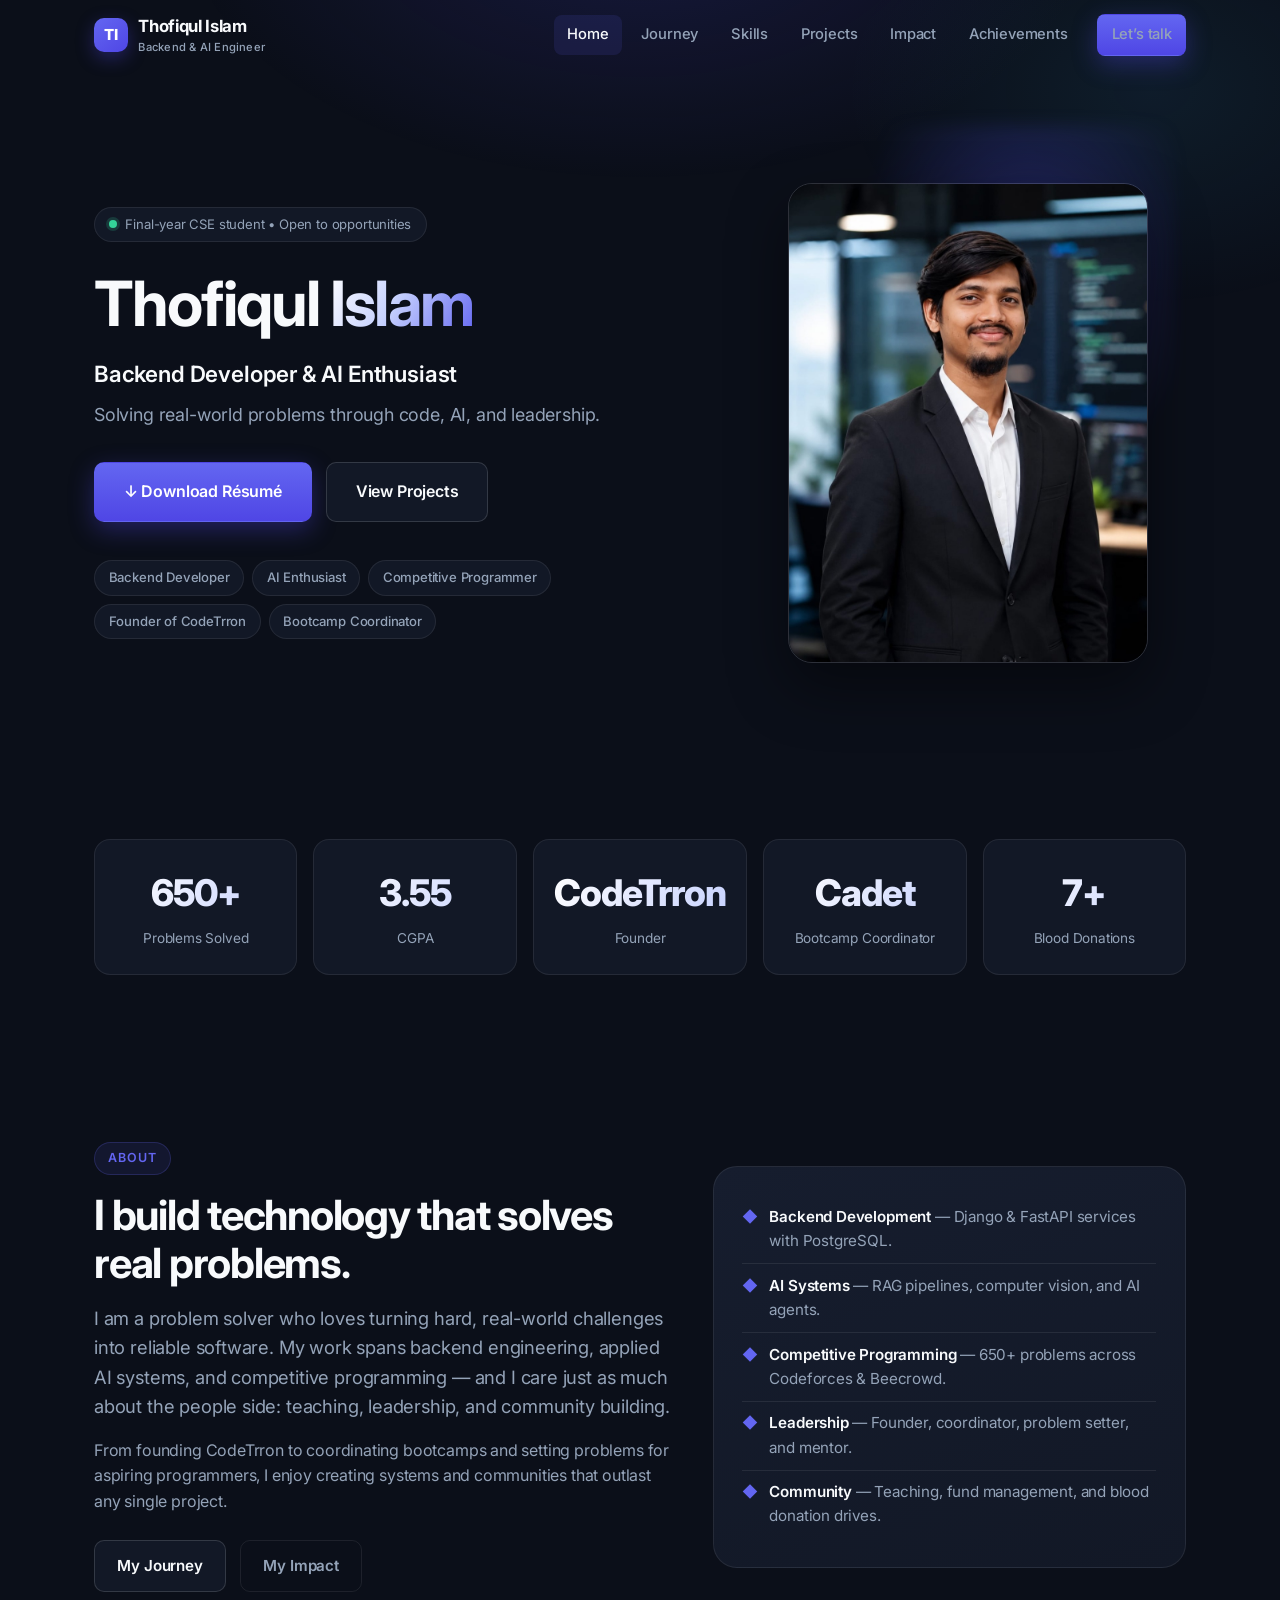
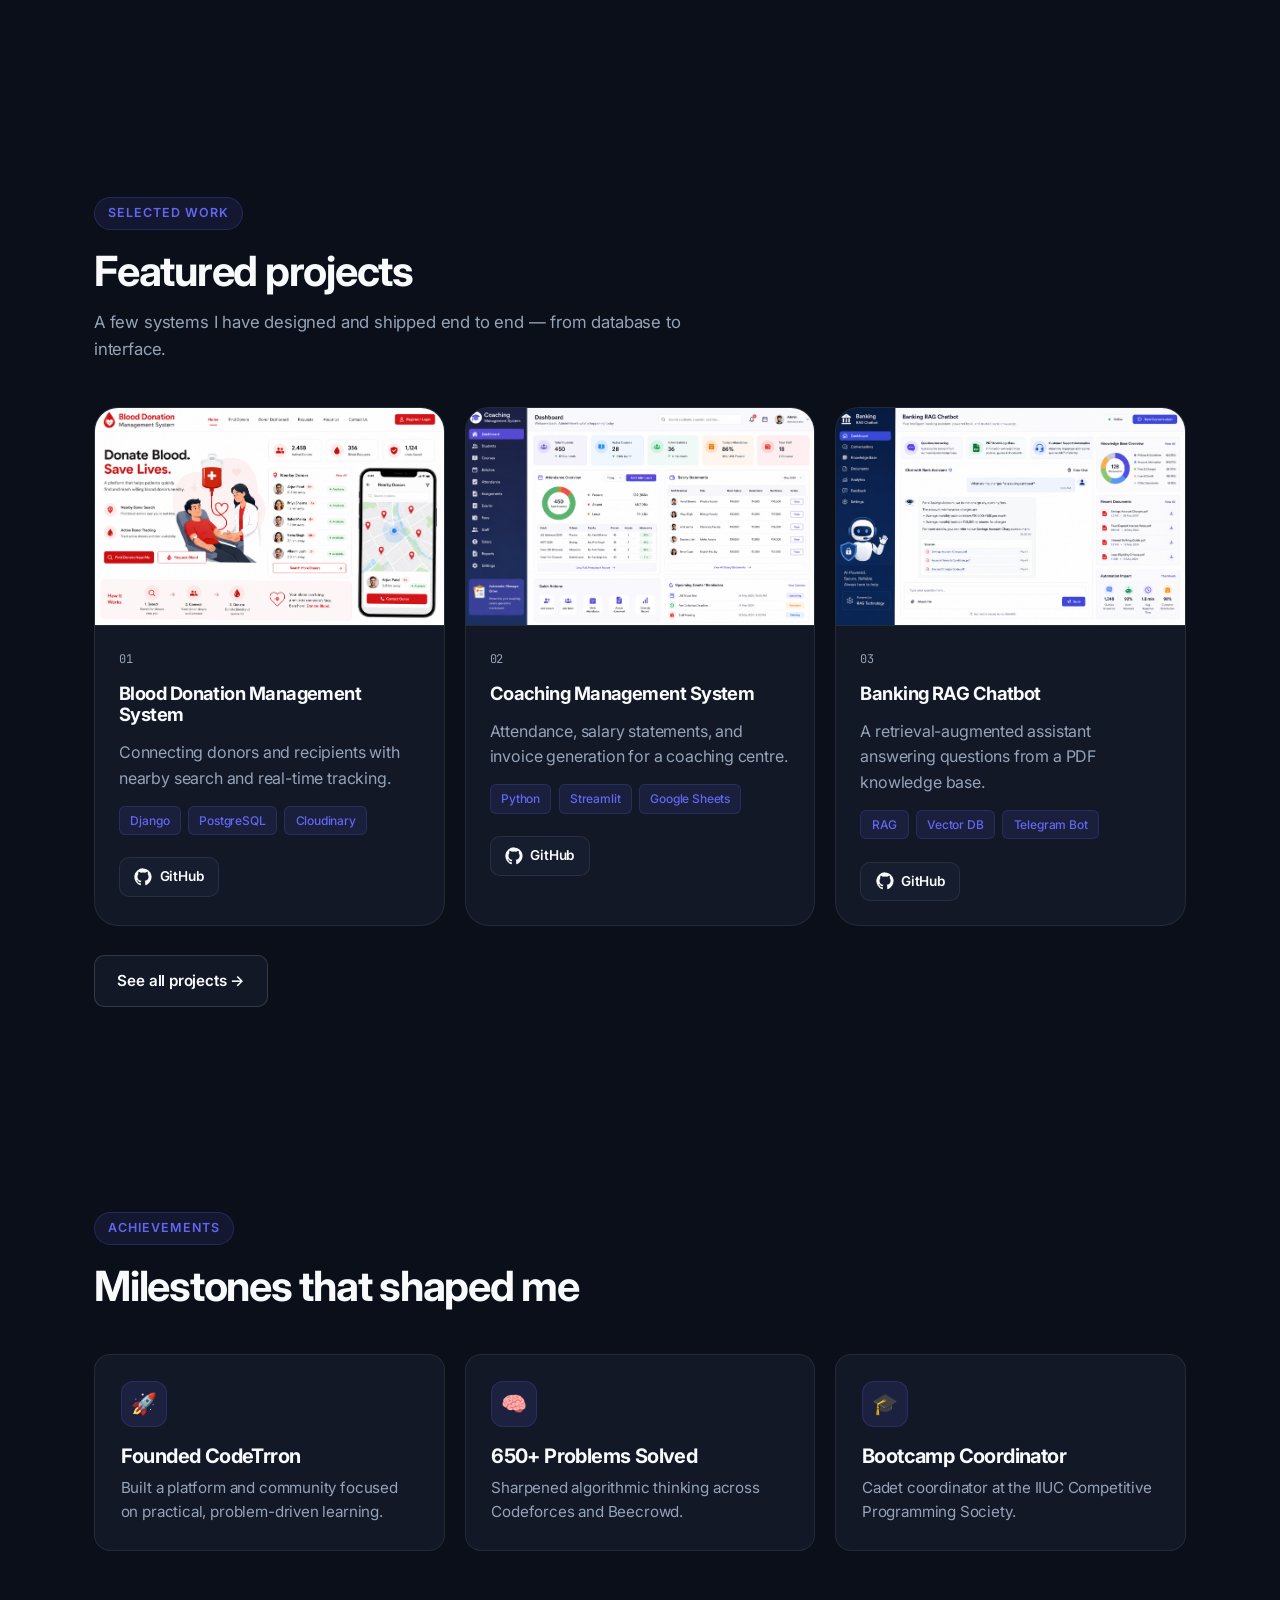
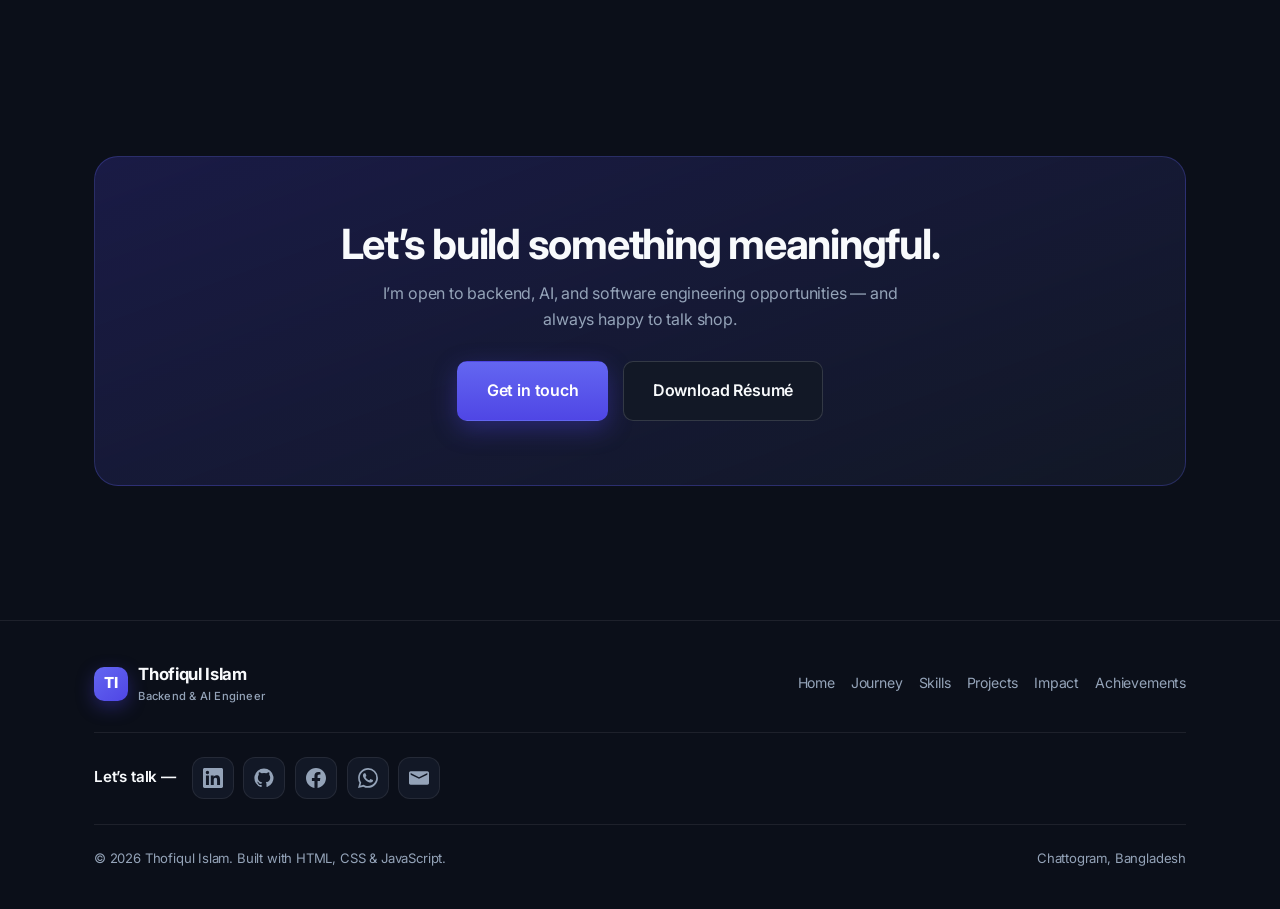
==== commit c6ac0862: "updated version of resume" ====
--- a/index.html
+++ b/index.html
@@ -53,7 +53,7 @@
 					<p class="hero-title reveal" data-delay="1">Backend Developer & AI Enthusiast</p>
 					<p class="hero-tagline reveal" data-delay="2">Solving real-world problems through code, AI, and leadership.</p>
 					<div class="btn-row reveal" data-delay="3">
-						<a class="btn btn-primary btn-lg" href="assets/resume/Thofiqul-Islam-Resume.pdf" download>↓ Download Résumé</a>
+						<a class="btn btn-primary btn-lg" href="assets/resume/Thofiqul_Islam_Resume_With_Photo.pdf" download>↓ Download Résumé</a>
 						<a class="btn btn-secondary btn-lg" href="projects.html">View Projects</a>
 					</div>
 					<div class="hero-roles reveal" data-delay="4">
@@ -215,7 +215,7 @@
 				<p>I’m open to backend, AI, and software engineering opportunities — and always happy to talk shop.</p>
 				<div class="btn-row">
 					<a class="btn btn-primary btn-lg" href="#contact">Get in touch</a>
-					<a class="btn btn-secondary btn-lg" href="assets/resume/Thofiqul-Islam-Resume.pdf" download>Download Résumé</a>
+					<a class="btn btn-secondary btn-lg" href="assets/resume/Thofiqul_Islam_Resume_With_Photo.pdf" download>Download Résumé</a>
 				</div>
 			</div>
 		</section>
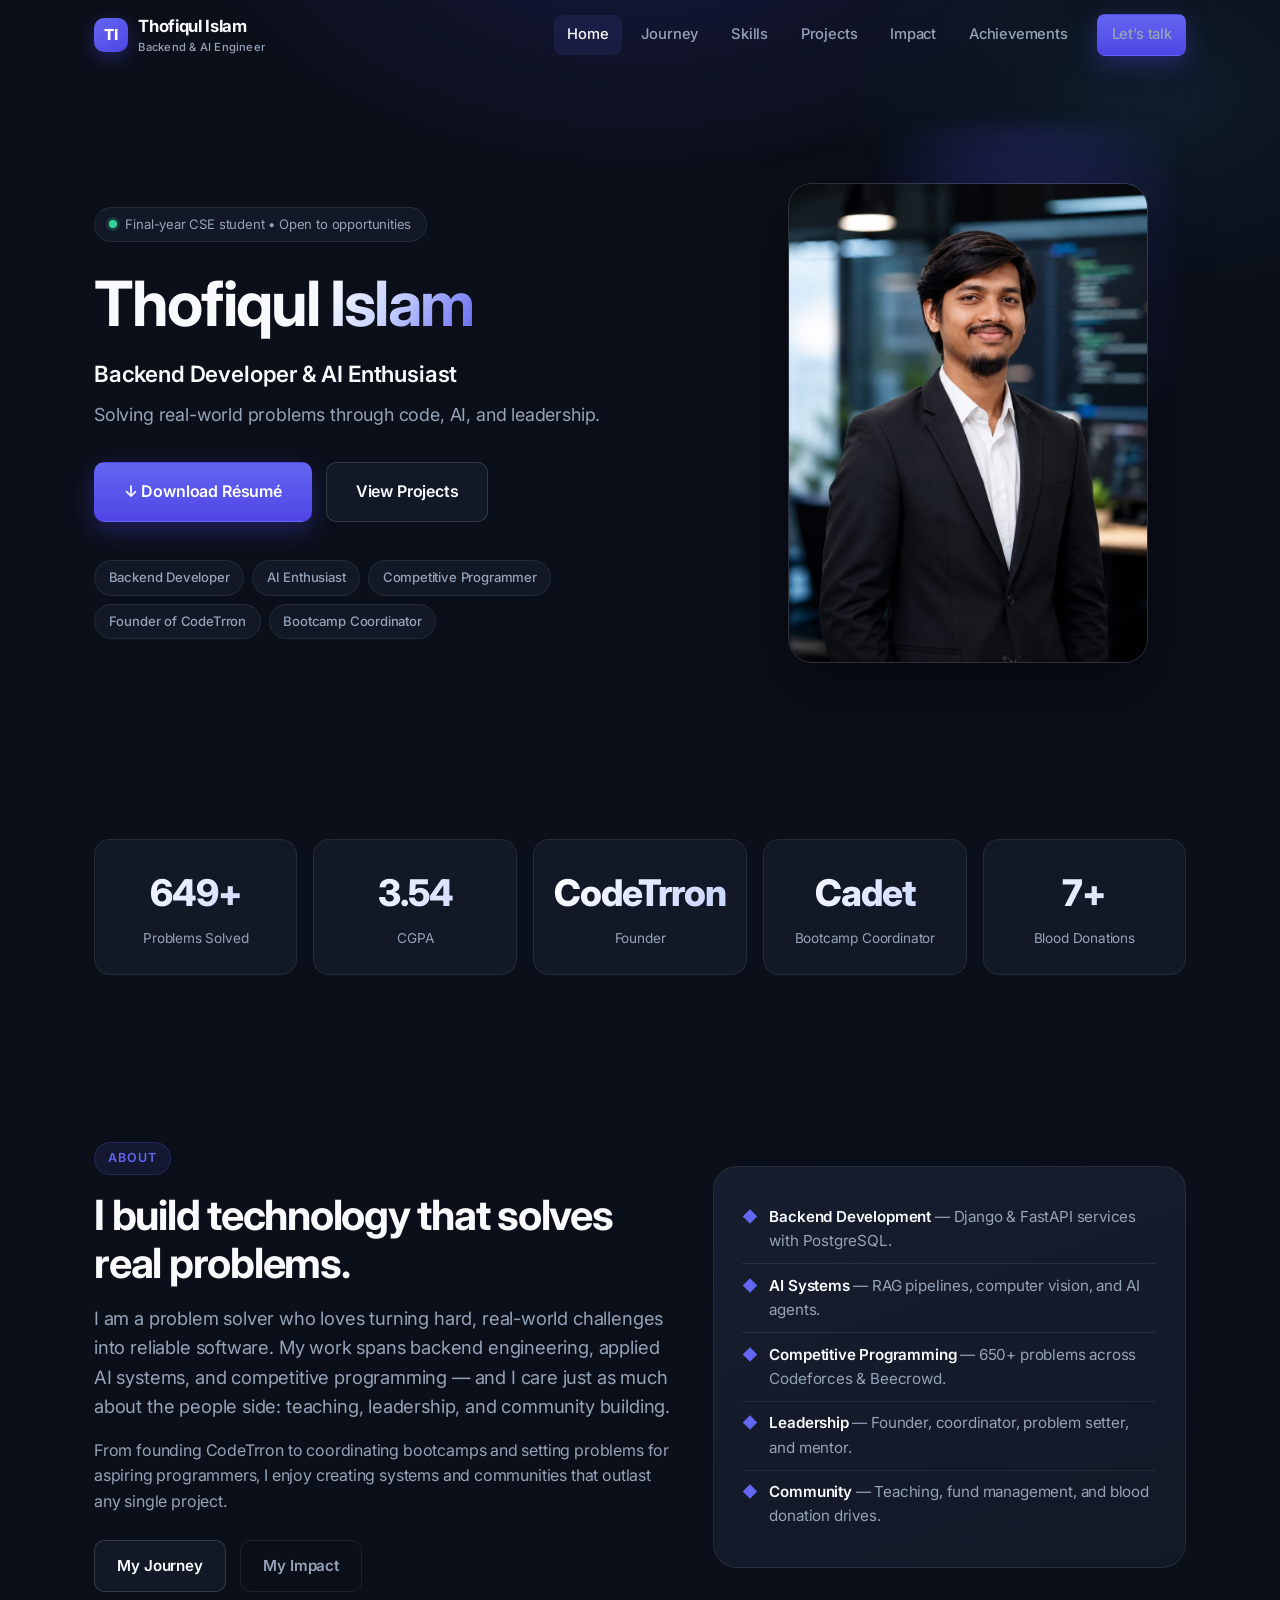
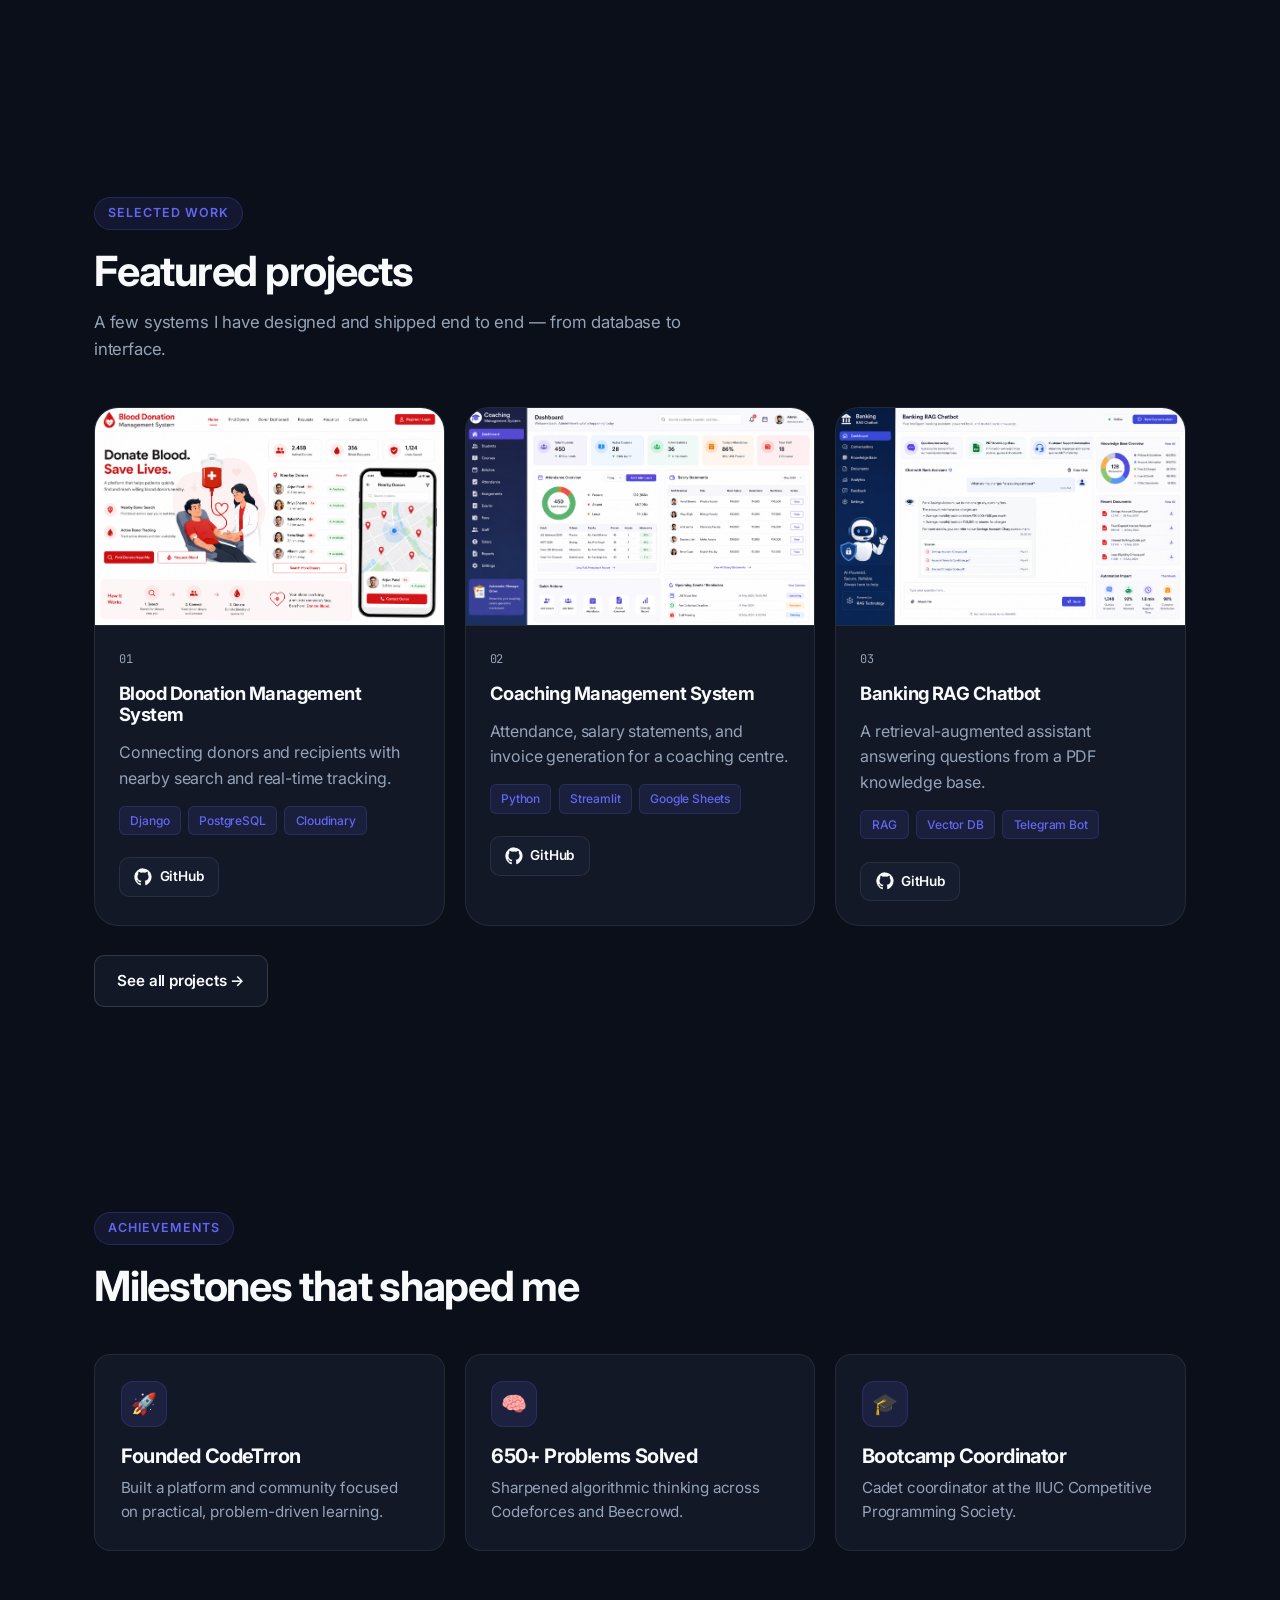
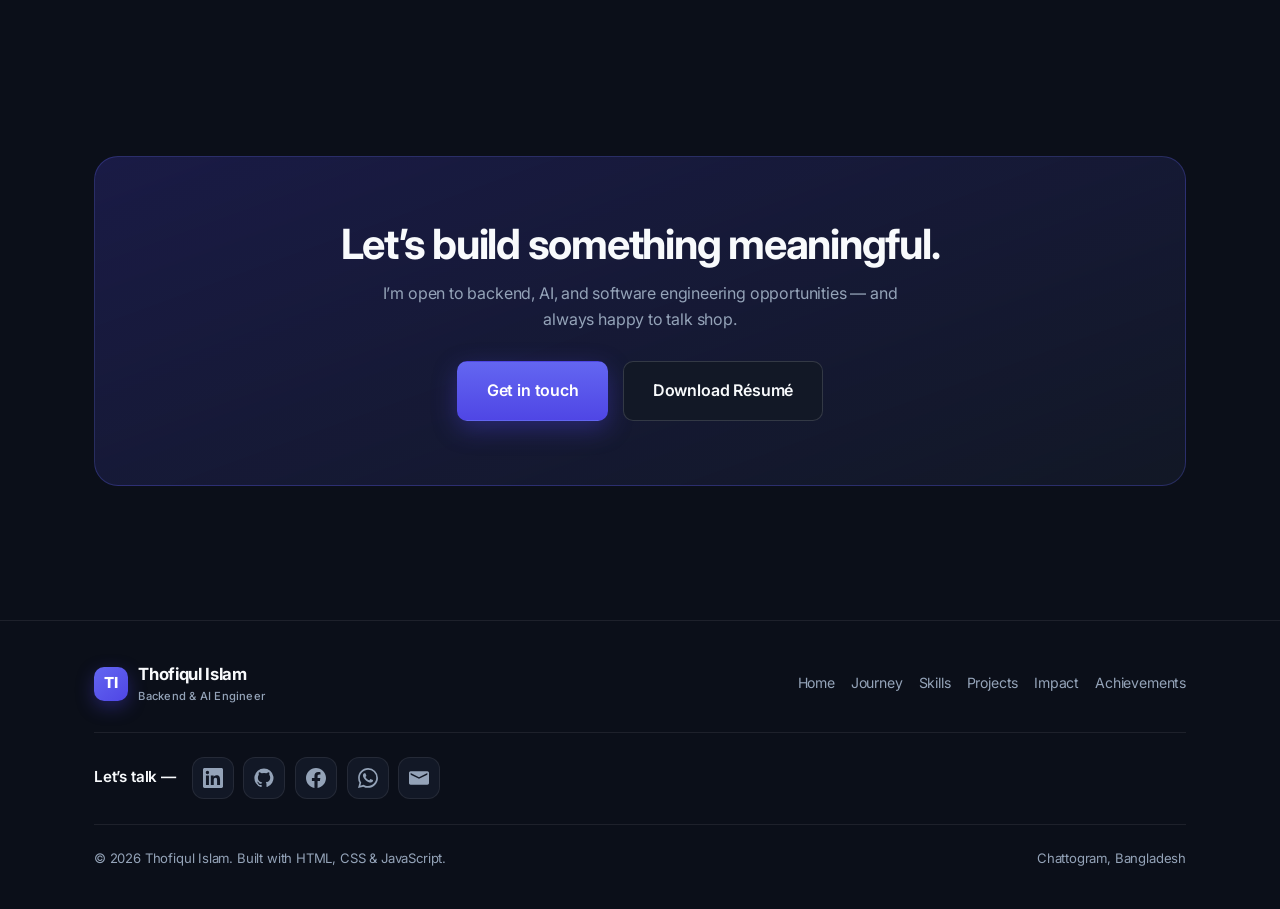
==== commit a7befcfa: "updating the resume" ====
--- a/index.html
+++ b/index.html
@@ -53,7 +53,7 @@
 					<p class="hero-title reveal" data-delay="1">Backend Developer & AI Enthusiast</p>
 					<p class="hero-tagline reveal" data-delay="2">Solving real-world problems through code, AI, and leadership.</p>
 					<div class="btn-row reveal" data-delay="3">
-						<a class="btn btn-primary btn-lg" href="assets/resume/Thofiqul_Islam_Resume_With_Photo.pdf" download>↓ Download Résumé</a>
+						<a class="btn btn-primary btn-lg" href="assets/resume/Thofiqul_updated_resume.pdf" download>↓ Download Résumé</a>
 						<a class="btn btn-secondary btn-lg" href="projects.html">View Projects</a>
 					</div>
 					<div class="hero-roles reveal" data-delay="4">
@@ -215,7 +215,7 @@
 				<p>I’m open to backend, AI, and software engineering opportunities — and always happy to talk shop.</p>
 				<div class="btn-row">
 					<a class="btn btn-primary btn-lg" href="#contact">Get in touch</a>
-					<a class="btn btn-secondary btn-lg" href="assets/resume/Thofiqul_Islam_Resume_With_Photo.pdf" download>Download Résumé</a>
+					<a class="btn btn-secondary btn-lg" href="assets/resume/Thofiqul_updated_resume.pdf" download>Download Résumé</a>
 				</div>
 			</div>
 		</section>
